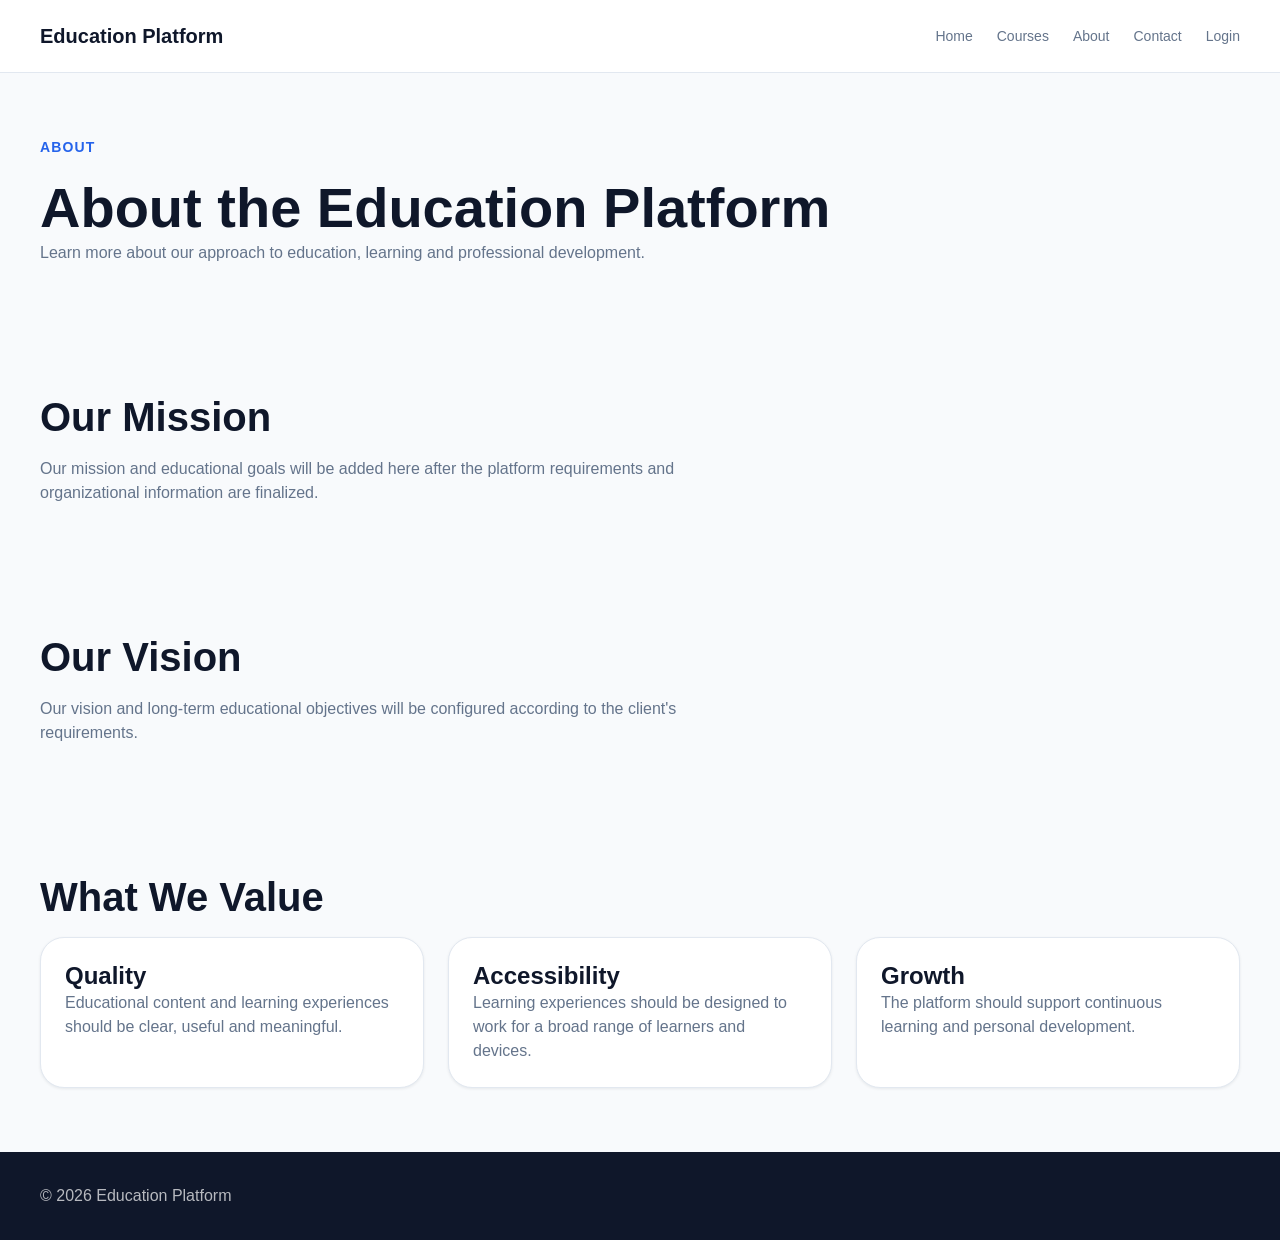
==== about.html @ 7119e639 "feat: add about contact and curriculum components" ====
<!DOCTYPE html>
<html lang="en">
<head>
    <meta charset="UTF-8">

    <meta
        name="viewport"
        content="width=device-width, initial-scale=1.0"
    >

    <meta
        name="description"
        content="Learn more about the education platform."
    >

    <meta
        name="robots"
        content="index,follow"
    >

    <link
        rel="canonical"
        href="about.html"
    >

    <title>About | Education Platform</title>

    <link rel="stylesheet" href="css/variables.css">
    <link rel="stylesheet" href="css/reset.css">
    <link rel="stylesheet" href="css/base.css">
    <link rel="stylesheet" href="css/components.css">
    <link rel="stylesheet" href="css/layouts.css">
    <link rel="stylesheet" href="css/responsive.css">
    <link rel="stylesheet" href="css/animations.css">
</head>

<body>

    <div id="site-navbar"></div>

    <main>

        <!-- Page introduction -->
        <section class="content-section">
            <div class="container">

                <p class="eyebrow">
                    About
                </p>

                <h1>
                    About the Education Platform
                </h1>

                <p>
                    Learn more about our approach to education,
                    learning and professional development.
                </p>

            </div>
        </section>

        <!-- Mission -->
        <section class="content-section">
            <div class="container">

                <div class="content-width content-width--medium">

                    <h2>
                        Our Mission
                    </h2>

                    <p>
                        Our mission and educational goals will be
                        added here after the platform requirements
                        and organizational information are finalized.
                    </p>

                </div>

            </div>
        </section>

        <!-- Vision -->
        <section class="content-section">
            <div class="container">

                <div class="content-width content-width--medium">

                    <h2>
                        Our Vision
                    </h2>

                    <p>
                        Our vision and long-term educational
                        objectives will be configured according
                        to the client's requirements.
                    </p>

                </div>

            </div>
        </section>

        <!-- Platform values -->
        <section class="content-section">
            <div class="container">

                <h2>
                    What We Value
                </h2>

                <div class="grid grid--3">

                    <article class="card">

                        <h3>
                            Quality
                        </h3>

                        <p>
                            Educational content and learning
                            experiences should be clear,
                            useful and meaningful.
                        </p>

                    </article>

                    <article class="card">

                        <h3>
                            Accessibility
                        </h3>

                        <p>
                            Learning experiences should be
                            designed to work for a broad range
                            of learners and devices.
                        </p>

                    </article>

                    <article class="card">

                        <h3>
                            Growth
                        </h3>

                        <p>
                            The platform should support continuous
                            learning and personal development.
                        </p>

                    </article>

                </div>

            </div>
        </section>

    </main>

    <div id="site-footer"></div>

    <script src="js/components/navbar.js" defer></script>
    <script src="js/components/footer.js" defer></script>

</body>
</html>
---- css/variables.css ----
:root {
    /* =========================================
       Color System
       ========================================= */

    --color-primary: #2563eb;
    --color-primary-hover: #1d4ed8;

    --color-secondary: #7c3aed;
    --color-secondary-hover: #6d28d9;

    --color-accent: #16a34a;

    --color-background: #f8fafc;
    --color-surface: #ffffff;

    --color-text: #0f172a;
    --color-text-light: #ffffff;

    --color-muted: #64748b;
    --color-border: #e2e8f0;

    --color-success: #16a34a;
    --color-warning: #d97706;
    --color-error: #dc2626;


    /* =========================================
       Gradient System
       ========================================= */

    --gradient-hero:
        linear-gradient(
            135deg,
            #2563eb 0%,
            #7c3aed 50%,
            #ec4899 100%
        );

    --gradient-button:
        linear-gradient(
            135deg,
            #2563eb,
            #7c3aed
        );


    /* =========================================
       Typography
       ========================================= */

    --font-heading:
        "Poppins",
        "Segoe UI",
        Arial,
        sans-serif;

    --font-body:
        "Inter",
        "Segoe UI",
        Arial,
        sans-serif;

    --font-size-xs: 0.75rem;
    --font-size-sm: 0.875rem;
    --font-size-md: 1rem;
    --font-size-lg: 1.125rem;
    --font-size-xl: 1.25rem;
    --font-size-2xl: 1.5rem;
    --font-size-3xl: 2rem;
    --font-size-4xl: 2.5rem;
    --font-size-5xl: 3.5rem;

    --font-weight-regular: 400;
    --font-weight-medium: 500;
    --font-weight-semibold: 600;
    --font-weight-bold: 700;

    --line-height-tight: 1.2;
    --line-height-normal: 1.5;
    --line-height-relaxed: 1.75;


    /* =========================================
       Layout
       ========================================= */

    --container-width: 1200px;

    --space-1: 0.25rem;
    --space-2: 0.5rem;
    --space-3: 0.75rem;
    --space-4: 1rem;
    --space-5: 1.25rem;
    --space-6: 1.5rem;
    --space-8: 2rem;
    --space-10: 2.5rem;
    --space-12: 3rem;
    --space-16: 4rem;
    --space-20: 5rem;


    /* =========================================
       Border Radius
       ========================================= */

    --radius-sm: 8px;
    --radius-md: 14px;
    --radius-lg: 24px;
    --radius-xl: 32px;
    --radius-full: 9999px;


    /* =========================================
       Shadows
       ========================================= */

    --shadow-sm:
        0 1px 3px rgba(15, 23, 42, 0.08);

    --shadow-md:
        0 8px 24px rgba(15, 23, 42, 0.10);

    --shadow-lg:
        0 20px 50px rgba(15, 23, 42, 0.14);


    /* =========================================
       Motion
       ========================================= */

    --transition-fast: 150ms ease;
    --transition-normal: 250ms ease;
    --transition-slow: 400ms ease;


    /* =========================================
       Z-Index
       ========================================= */

    --z-header: 100;
    --z-dropdown: 200;
    --z-modal: 500;
    --z-toast: 600;
}
---- css/base.css ----
/* =========================================
   Base Styles
   ========================================= */

html {
    font-size: 16px;
}

body {
    background: var(--color-background);
    color: var(--color-text);
    font-family: var(--font-body);
    font-size: var(--font-size-md);
    font-weight: var(--font-weight-regular);
    line-height: var(--line-height-normal);
    text-rendering: optimizeLegibility;
    -webkit-font-smoothing: antialiased;
}

h1,
h2,
h3,
h4,
h5,
h6 {
    color: var(--color-text);
    font-family: var(--font-heading);
    font-weight: var(--font-weight-bold);
    line-height: var(--line-height-tight);
}

h1 {
    font-size: clamp(
        2.25rem,
        5vw,
        var(--font-size-5xl)
    );
}

h2 {
    font-size: clamp(
        1.75rem,
        4vw,
        var(--font-size-4xl)
    );
}

h3 {
    font-size: var(--font-size-2xl);
}

h4 {
    font-size: var(--font-size-xl);
}

p {
    color: var(--color-muted);
}

a {
    transition:
        color var(--transition-fast),
        opacity var(--transition-fast);
}

a:hover {
    color: var(--color-primary);
}

:focus-visible {
    outline: 3px solid var(--color-primary);
    outline-offset: 3px;
}

button,
a,
input,
textarea,
select {
    border-radius: var(--radius-sm);
}

.container {
    width: min(
        calc(100% - 2rem),
        var(--container-width)
    );

    margin-inline: auto;
}

.eyebrow {
    margin-bottom: var(--space-4);

    color: var(--color-primary);

    font-size: var(--font-size-sm);
    font-weight: var(--font-weight-semibold);

    letter-spacing: 0.08em;
    text-transform: uppercase;
}

.content-section {
    padding-block: var(--space-16);
}

.content-section h2 {
    margin-bottom: var(--space-4);
}

.content-section p {
    max-width: 720px;
}

/* =========================================
   Reduced Motion
   ========================================= */

@media (prefers-reduced-motion: reduce) {
    html {
        scroll-behavior: auto;
    }

    *,
    *::before,
    *::after {
        animation-duration: 0.01ms !important;
        animation-iteration-count: 1 !important;
        transition-duration: 0.01ms !important;
        scroll-behavior: auto !important;
    }
}
---- css/components.css ----
/* =========================================
   Buttons
   ========================================= */

.button {
    display: inline-flex;
    align-items: center;
    justify-content: center;

    min-height: 44px;

    padding:
        var(--space-3)
        var(--space-6);

    border: 1px solid transparent;
    border-radius: var(--radius-md);

    font-size: var(--font-size-md);
    font-weight: var(--font-weight-semibold);

    text-align: center;

    transition:
        transform var(--transition-fast),
        background var(--transition-normal),
        border-color var(--transition-normal),
        color var(--transition-normal),
        box-shadow var(--transition-normal);
}

.button:hover {
    transform: translateY(-1px);
}

.button:active {
    transform: translateY(0);
}

.button--primary {
    background: var(--gradient-button);
    color: var(--color-text-light);

    box-shadow: var(--shadow-sm);
}

.button--primary:hover {
    box-shadow: var(--shadow-md);
}

.button--secondary {
    background: var(--color-surface);
    border-color: var(--color-border);
    color: var(--color-text);
}

.button--secondary:hover {
    border-color: var(--color-primary);
    color: var(--color-primary);
}


/* =========================================
   Site Header
   ========================================= */

.site-header {
    position: sticky;
    top: 0;
    z-index: var(--z-header);

    background: rgb(255 255 255 / 92%);
    border-bottom: 1px solid var(--color-border);

    backdrop-filter: blur(12px);
}

.site-navigation {
    display: flex;
    align-items: center;
    justify-content: space-between;

    min-height: 72px;

    gap: var(--space-6);
}

.site-logo {
    flex-shrink: 0;

    color: var(--color-text);

    font-family: var(--font-heading);
    font-size: var(--font-size-xl);
    font-weight: var(--font-weight-bold);
}

.site-logo:hover {
    color: var(--color-primary);
}

.site-navigation__links {
    display: flex;
    align-items: center;

    gap: var(--space-6);
}

.site-navigation__links a {
    color: var(--color-muted);
    font-size: var(--font-size-sm);
    font-weight: var(--font-weight-medium);
}

.site-navigation__links a:hover,
.site-navigation__links a:focus-visible {
    color: var(--color-primary);
}


/* =========================================
   Hero
   ========================================= */

.hero-section {
    position: relative;

    overflow: hidden;

    padding-block:
        clamp(
            5rem,
            12vw,
            9rem
        );

    background: var(--gradient-hero);

    color: var(--color-text-light);
}

.hero-section::before {
    content: "";

    position: absolute;
    inset: 0;

    background:
        radial-gradient(
            circle at top right,
            rgb(255 255 255 / 18%),
            transparent 35%
        );
    
    pointer-events: none;
}

.hero-section .container {
    position: relative;
    z-index: 1;
}

.hero-section .eyebrow {
    color: rgb(255 255 255 / 85%);
}

.hero-section h1 {
    max-width: 850px;

    margin-bottom: var(--space-6);

    color: var(--color-text-light);
}

.hero-description {
    max-width: 680px;

    margin-bottom: var(--space-8);

    color: rgb(255 255 255 / 82%);

    font-size: var(--font-size-lg);
    line-height: var(--line-height-relaxed);
}

.hero-actions {
    display: flex;
    flex-wrap: wrap;

    gap: var(--space-4);
}

.hero-actions .button--secondary {
    background: rgb(255 255 255 / 12%);
    border-color: rgb(255 255 255 / 35%);
    color: var(--color-text-light);
}

.hero-actions .button--secondary:hover {
    background: rgb(255 255 255 / 20%);
    border-color: rgb(255 255 255 / 60%);
    color: var(--color-text-light);
}


/* =========================================
   Cards
   ========================================= */

.card {
    padding: var(--space-6);

    background: var(--color-surface);
    border: 1px solid var(--color-border);
    border-radius: var(--radius-lg);

    box-shadow: var(--shadow-sm);

    transition:
        transform var(--transition-normal),
        box-shadow var(--transition-normal);
}

.card:hover {
    transform: translateY(-3px);
    box-shadow: var(--shadow-md);
}

.card__title {
    margin-bottom: var(--space-3);

    font-size: var(--font-size-xl);
}

.card__description {
    margin-bottom: var(--space-4);
}


/* =========================================
   Forms
   ========================================= */

.form-group {
    display: flex;
    flex-direction: column;

    gap: var(--space-2);
}

.form-group + .form-group {
    margin-top: var(--space-4);
}

.form-label {
    color: var(--color-text);

    font-size: var(--font-size-sm);
    font-weight: var(--font-weight-semibold);
}

.form-input,
.form-textarea,
.form-select {
    width: 100%;

    padding:
        var(--space-3)
        var(--space-4);

    background: var(--color-surface);

    border: 1px solid var(--color-border);
    border-radius: var(--radius-md);

    color: var(--color-text);

    transition:
        border-color var(--transition-fast),
        box-shadow var(--transition-fast);
}

.form-input::placeholder,
.form-textarea::placeholder {
    color: var(--color-muted);
}

.form-input:focus,
.form-textarea:focus,
.form-select:focus {
    border-color: var(--color-primary);

    box-shadow:
        0 0 0 3px
        rgb(37 99 235 / 12%);

    outline: none;
}

.form-textarea {
    min-height: 140px;
}


/* =========================================
   Status Messages
   ========================================= */

.alert {
    padding: var(--space-4);

    border: 1px solid transparent;
    border-radius: var(--radius-md);
}

.alert--success {
    background: rgb(22 163 74 / 10%);
    border-color: rgb(22 163 74 / 25%);
    color: var(--color-success);
}

.alert--warning {
    background: rgb(217 119 6 / 10%);
    border-color: rgb(217 119 6 / 25%);
    color: var(--color-warning);
}

.alert--error {
    background: rgb(220 38 38 / 10%);
    border-color: rgb(220 38 38 / 25%);
    color: var(--color-error);
}


/* =========================================
   Loading / Empty / Error States
   ========================================= */

.state {
    padding: var(--space-10);

    border: 1px dashed var(--color-border);
    border-radius: var(--radius-lg);

    text-align: center;
}

.state__title {
    margin-bottom: var(--space-2);
}

.state__message {
    color: var(--color-muted);
}


/* =========================================
   Visually Hidden
   ========================================= */

.visually-hidden {
    position: absolute !important;

    width: 1px !important;
    height: 1px !important;

    padding: 0 !important;
    margin: -1px !important;

    overflow: hidden !important;

    clip: rect(0, 0, 0, 0) !important;

    white-space: nowrap !important;

    border: 0 !important;
}
/* =========================================
   Mobile Menu Toggle
   ========================================= */

.menu-toggle {
    display: none;

    width: 44px;
    height: 44px;

    padding: var(--space-2);

    background: transparent;
    border: 1px solid var(--color-border);
    border-radius: var(--radius-md);

    align-items: center;
    justify-content: center;
    flex-direction: column;

    gap: 5px;

    color: var(--color-text);
}

.menu-toggle:hover {
    border-color: var(--color-primary);
}

.menu-toggle__line {
    display: block;

    width: 20px;
    height: 2px;

    background: currentColor;

    border-radius: var(--radius-full);

    transition:
        transform var(--transition-normal),
        opacity var(--transition-normal);
}


/* =========================================
   Open Menu State
   ========================================= */

.menu-toggle.is-open .menu-toggle__line:nth-child(1) {
    transform: translateY(7px) rotate(45deg);
}

.menu-toggle.is-open .menu-toggle__line:nth-child(2) {
    opacity: 0;
}

.menu-toggle.is-open .menu-toggle__line:nth-child(3) {
    transform: translateY(-7px) rotate(-45deg);
}
---- css/layouts.css ----
/* =========================================
   Layout Utilities
   ========================================= */

.page-section {
    padding-block: var(--space-16);
}

.page-section--large {
    padding-block: var(--space-20);
}


/* =========================================
   Grid
   ========================================= */

.grid {
    display: grid;
    gap: var(--space-6);
}

.grid--2 {
    grid-template-columns: repeat(2, minmax(0, 1fr));
}

.grid--3 {
    grid-template-columns: repeat(3, minmax(0, 1fr));
}

.grid--4 {
    grid-template-columns: repeat(4, minmax(0, 1fr));
}


/* =========================================
   Flex Utilities
   ========================================= */

.flex {
    display: flex;
}

.flex--column {
    flex-direction: column;
}

.flex--center {
    align-items: center;
    justify-content: center;
}

.flex--between {
    align-items: center;
    justify-content: space-between;
}

.flex--wrap {
    flex-wrap: wrap;
}


/* =========================================
   Stack
   ========================================= */

.stack {
    display: flex;
    flex-direction: column;
}

.stack--sm {
    gap: var(--space-3);
}

.stack--md {
    gap: var(--space-6);
}

.stack--lg {
    gap: var(--space-10);
}


/* =========================================
   Course Grid
   ========================================= */

.course-grid {
    display: grid;

    grid-template-columns:
        repeat(
            3,
            minmax(0, 1fr)
        );

    gap: var(--space-6);
}


/* =========================================
   Content Widths
   ========================================= */

.content-narrow {
    max-width: 720px;
}

.content-medium {
    max-width: 900px;
}

.content-wide {
    max-width: 1100px;
}


/* =========================================
   Centered Content
   ========================================= */

.center-content {
    margin-inline: auto;
    text-align: center;
}


/* =========================================
   Footer
   ========================================= */

.site-footer {
    padding-block: var(--space-8);

    background: var(--color-text);

    color: var(--color-text-light);
}

.site-footer p {
    color: rgb(255 255 255 / 70%);
}
---- css/responsive.css ----
/* =========================================
   Tablet
   ========================================= */

@media (max-width: 900px) {

    .site-navigation {
        flex-wrap: wrap;

        padding-block: var(--space-4);
    }

    .site-navigation__links {
        width: 100%;

        justify-content: center;

        gap: var(--space-4);
    }

    .grid--4 {
        grid-template-columns: repeat(2, minmax(0, 1fr));
    }

    .grid--3,
    .course-grid {
        grid-template-columns: repeat(2, minmax(0, 1fr));
    }
}


/* =========================================
   Mobile
   ========================================= */

@media (max-width: 640px) {

    .container {
        width: min(
            calc(100% - 1.5rem),
            var(--container-width)
        );
    }

    .site-navigation {
        position: relative;

        min-height: 64px;

        flex-wrap: wrap;
        align-items: center;

        padding-block: var(--space-3);
    }

    .site-logo {
        font-size: var(--font-size-lg);
    }

    .menu-toggle {
        display: flex;
    }

    .site-navigation__links {
        display: none;

        width: 100%;

        flex-direction: column;
        align-items: stretch;

        gap: 0;

        padding-top: var(--space-3);
    }

    .site-navigation__links.is-open {
        display: flex;
    }

    .site-navigation__links a {
        width: 100%;

        padding:
            var(--space-3)
            var(--space-2);

        border-top: 1px solid var(--color-border);

        color: var(--color-text);

        font-size: var(--font-size-md);
    }

    .site-navigation__links a:hover,
    .site-navigation__links a:focus-visible {
        background: var(--color-background);
        color: var(--color-primary);
    }

    .hero-section {
        padding-block: var(--space-16);
    }

    .hero-actions {
        flex-direction: column;
        align-items: stretch;
    }

    .hero-actions .button {
        width: 100%;
    }

    .grid--2,
    .grid--3,
    .grid--4,
    .course-grid {
        grid-template-columns: 1fr;
    }

    .content-section,
    .page-section {
        padding-block: var(--space-12);
    }
}
---- css/animations.css ----
/* =========================================
   Animation Foundation
   ========================================= */

@keyframes fade-in {
    from {
        opacity: 0;
    }

    to {
        opacity: 1;
    }
}

@keyframes fade-up {
    from {
        opacity: 0;
        transform: translateY(12px);
    }

    to {
        opacity: 1;
        transform: translateY(0);
    }
}

.animate-fade-in {
    animation:
        fade-in
        var(--transition-slow)
        both;
}

.animate-fade-up {
    animation:
        fade-up
        var(--transition-slow)
        both;
}


/* =========================================
   Reduced Motion
   ========================================= */

@media (prefers-reduced-motion: reduce) {

    .animate-fade-in,
    .animate-fade-up {
        animation: none;
    }
}
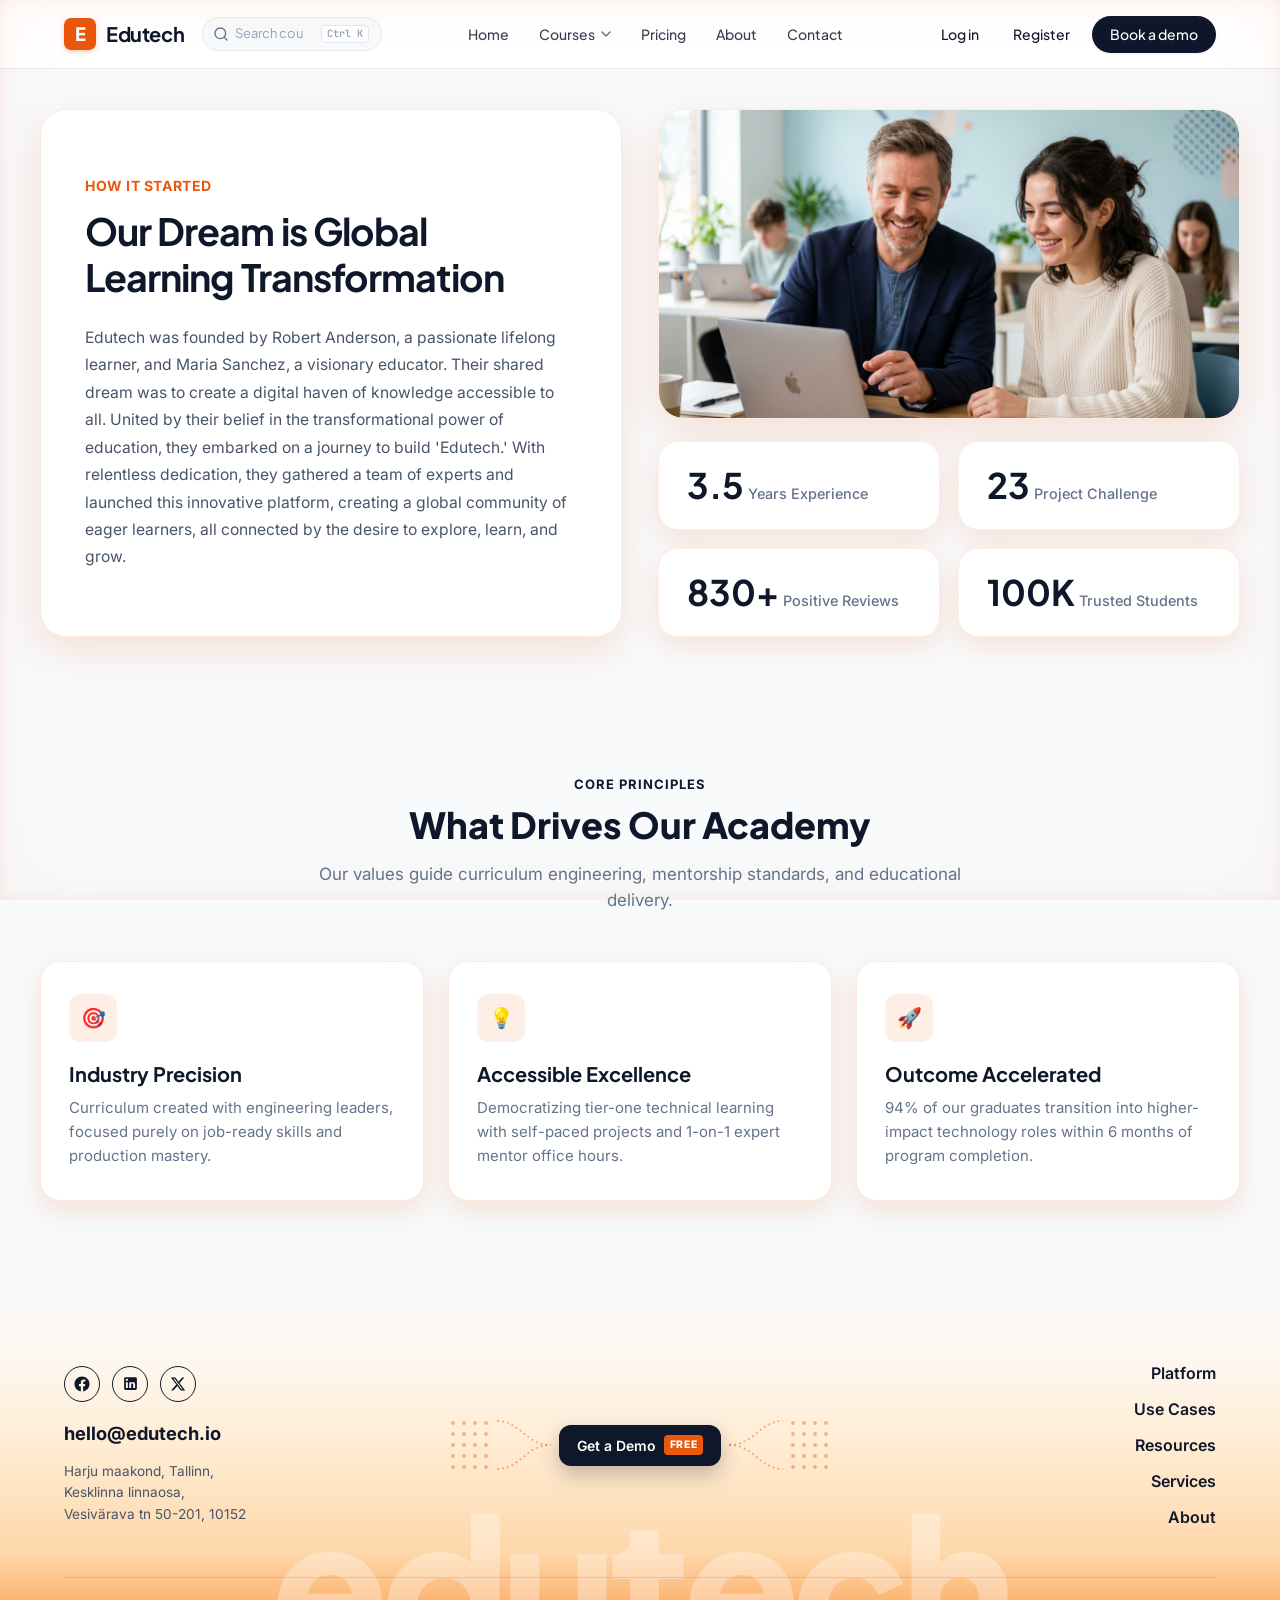
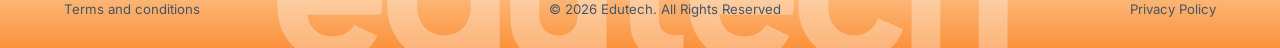
==== commit d8edccea: "feat(ui): implement platform redesign and dynamic data services Add dynamic data services, content J" ====
--- a/about.html
+++ b/about.html
@@ -2,28 +2,11 @@
 <html lang="en">
 <head>
     <meta charset="UTF-8">
-
-    <meta
-        name="viewport"
-        content="width=device-width, initial-scale=1.0"
-    >
-
-    <meta
-        name="description"
-        content="Learn more about the education platform."
-    >
-
-    <meta
-        name="robots"
-        content="index,follow"
-    >
-
-    <link
-        rel="canonical"
-        href="about.html"
-    >
-
-    <title>About | Education Platform</title>
+    <meta name="viewport" content="width=device-width, initial-scale=1.0">
+    <meta name="description" content="Discover how Edutech was founded and our mission for global learning transformation.">
+    <meta name="robots" content="index,follow">
+    <link rel="canonical" href="about.html">
+    <title>About Us | Edutech</title>
 
     <link rel="stylesheet" href="css/variables.css">
     <link rel="stylesheet" href="css/reset.css">
@@ -39,131 +22,109 @@
     <div id="site-navbar"></div>
 
     <main>
+        <!-- Showcase Section (Designed exactly according to Image 1) -->
+        <section class="about-showcase-section">
+            <div class="container">
+                <div class="about-showcase-grid">
 
-        <!-- Page introduction -->
-        <section class="content-section">
-            <div class="container">
+                    <!-- Left Card: Story & Founders -->
+                    <article class="about-story-card">
+                        <span class="about-eyebrow">How It Started</span>
+                        <h1 class="about-heading">Our Dream is Global Learning Transformation</h1>
+                        <p class="about-paragraph">
+                            Edutech was founded by Robert Anderson, a passionate lifelong learner, and Maria Sanchez, a visionary educator. Their shared dream was to create a digital haven of knowledge accessible to all. United by their belief in the transformational power of education, they embarked on a journey to build 'Edutech.' With relentless dedication, they gathered a team of experts and launched this innovative platform, creating a global community of eager learners, all connected by the desire to explore, learn, and grow.
+                        </p>
+                    </article>
 
-                <p class="eyebrow">
-                    About
-                </p>
+                    <!-- Right Column: Visual Photo + 2x2 Stats Grid -->
+                    <div class="about-visual-column">
+                        <!-- Top Image Card -->
+                        <div class="about-image-card">
+                            <img 
+                                src="assets/images/about-team.jpg" 
+                                alt="Edutech Co-founders Robert Anderson and Maria Sanchez collaborating"
+                                class="about-image"
+                                loading="eager"
+                            >
+                        </div>
 
-                <h1>
-                    About the Education Platform
-                </h1>
+                        <!-- 2x2 Stats Grid -->
+                        <div class="about-stats-grid">
+                            <div class="about-stat-card">
+                                <span class="about-stat-number">3.5</span>
+                                <span class="about-stat-label">Years Experience</span>
+                            </div>
 
-                <p>
-                    Learn more about our approach to education,
-                    learning and professional development.
-                </p>
+                            <div class="about-stat-card">
+                                <span class="about-stat-number">23</span>
+                                <span class="about-stat-label">Project Challenge</span>
+                            </div>
 
+                            <div class="about-stat-card">
+                                <span class="about-stat-number">830+</span>
+                                <span class="about-stat-label">Positive Reviews</span>
+                            </div>
+
+                            <div class="about-stat-card">
+                                <span class="about-stat-number">100K</span>
+                                <span class="about-stat-label">Trusted Students</span>
+                            </div>
+                        </div>
+                    </div>
+
+                </div>
             </div>
         </section>
 
-        <!-- Mission -->
-        <section class="content-section">
+        <!-- Platform Values -->
+        <section class="content-section" style="background-color: #f8fafc; padding: 70px 0;">
             <div class="container">
-
-                <div class="content-width content-width--medium">
-
-                    <h2>
-                        Our Mission
-                    </h2>
-
-                    <p>
-                        Our mission and educational goals will be
-                        added here after the platform requirements
-                        and organizational information are finalized.
-                    </p>
-
+                <div style="text-align: center; max-width: 680px; margin: 0 auto 48px;">
+                    <span class="eyebrow" style="color: var(--color-primary-600); font-weight: 700; text-transform: uppercase; letter-spacing: 0.08em; font-size: 0.8125rem;">Core Principles</span>
+                    <h2 style="font-size: 2.25rem; font-weight: 800; color: #0f172a; margin-top: 8px;">What Drives Our Academy</h2>
+                    <p style="color: #64748b; font-size: 1.0625rem; margin-top: 10px;">Our values guide curriculum engineering, mentorship standards, and educational delivery.</p>
                 </div>
 
+                <div class="grid grid--3">
+                    <article class="stat-card" style="text-align: left; padding: 32px 28px;">
+                        <div style="width: 48px; height: 48px; border-radius: 12px; background: rgba(234, 88, 12, 0.1); display: flex; align-items: center; justify-content: center; color: #ea580c; margin-bottom: 20px; font-size: 1.25rem;">
+                            🎯
+                        </div>
+                        <h3 style="font-size: 1.25rem; font-weight: 700; color: #0f172a; margin-bottom: 10px;">Industry Precision</h3>
+                        <p style="color: #64748b; font-size: 0.9375rem; line-height: 1.6;">
+                            Curriculum created with engineering leaders, focused purely on job-ready skills and production mastery.
+                        </p>
+                    </article>
+
+                    <article class="stat-card" style="text-align: left; padding: 32px 28px;">
+                        <div style="width: 48px; height: 48px; border-radius: 12px; background: rgba(234, 88, 12, 0.1); display: flex; align-items: center; justify-content: center; color: #ea580c; margin-bottom: 20px; font-size: 1.25rem;">
+                            💡
+                        </div>
+                        <h3 style="font-size: 1.25rem; font-weight: 700; color: #0f172a; margin-bottom: 10px;">Accessible Excellence</h3>
+                        <p style="color: #64748b; font-size: 0.9375rem; line-height: 1.6;">
+                            Democratizing tier-one technical learning with self-paced projects and 1-on-1 expert mentor office hours.
+                        </p>
+                    </article>
+
+                    <article class="stat-card" style="text-align: left; padding: 32px 28px;">
+                        <div style="width: 48px; height: 48px; border-radius: 12px; background: rgba(234, 88, 12, 0.1); display: flex; align-items: center; justify-content: center; color: #ea580c; margin-bottom: 20px; font-size: 1.25rem;">
+                            🚀
+                        </div>
+                        <h3 style="font-size: 1.25rem; font-weight: 700; color: #0f172a; margin-bottom: 10px;">Outcome Accelerated</h3>
+                        <p style="color: #64748b; font-size: 0.9375rem; line-height: 1.6;">
+                            94% of our graduates transition into higher-impact technology roles within 6 months of program completion.
+                        </p>
+                    </article>
+                </div>
             </div>
         </section>
-
-        <!-- Vision -->
-        <section class="content-section">
-            <div class="container">
-
-                <div class="content-width content-width--medium">
-
-                    <h2>
-                        Our Vision
-                    </h2>
-
-                    <p>
-                        Our vision and long-term educational
-                        objectives will be configured according
-                        to the client's requirements.
-                    </p>
-
-                </div>
-
-            </div>
-        </section>
-
-        <!-- Platform values -->
-        <section class="content-section">
-            <div class="container">
-
-                <h2>
-                    What We Value
-                </h2>
-
-                <div class="grid grid--3">
-
-                    <article class="card">
-
-                        <h3>
-                            Quality
-                        </h3>
-
-                        <p>
-                            Educational content and learning
-                            experiences should be clear,
-                            useful and meaningful.
-                        </p>
-
-                    </article>
-
-                    <article class="card">
-
-                        <h3>
-                            Accessibility
-                        </h3>
-
-                        <p>
-                            Learning experiences should be
-                            designed to work for a broad range
-                            of learners and devices.
-                        </p>
-
-                    </article>
-
-                    <article class="card">
-
-                        <h3>
-                            Growth
-                        </h3>
-
-                        <p>
-                            The platform should support continuous
-                            learning and personal development.
-                        </p>
-
-                    </article>
-
-                </div>
-
-            </div>
-        </section>
-
     </main>
 
     <div id="site-footer"></div>
 
     <script src="js/components/navbar.js" defer></script>
     <script src="js/components/footer.js" defer></script>
+    <script src="js/components/chatbot.js" defer></script>
 
 </body>
 </html>
--- a/css/variables.css
+++ b/css/variables.css
@@ -1,4 +1,22 @@
+@import url("https://fonts.googleapis.com/css2?family=Inter:wght@400;500;600;700&family=JetBrains+Mono:wght@500;600&family=Plus+Jakarta+Sans:wght@500;600;700;800&family=Poppins:wght@600;700&display=swap");
+
 :root {
+    /* =========================================
+       Navbar & Header Tokens
+       ========================================= */
+
+    --color-nav-bg: #ffffff;
+    --color-nav-text: #374151;
+    --color-nav-text-hover: #111827;
+    --color-nav-active-pill: #fbf5ee;
+    --color-nav-active-text: #111827;
+    --color-nav-badge-orange: #ea580c;
+    --color-nav-badge-green: #16a34a;
+    --color-nav-badge-blue: #2563eb;
+    --color-nav-badge-purple: #7c3aed;
+    --color-nav-badge-teal: #0d9488;
+    --font-mono: "JetBrains Mono", ui-monospace, SFMono-Regular, Menlo, Monaco, Consolas, "Liberation Mono", monospace;
+
     /* =========================================
        Color System
        ========================================= */
@@ -30,19 +48,15 @@
        ========================================= */
 
     --gradient-hero:
-        linear-gradient(
-            135deg,
+        linear-gradient(135deg,
             #2563eb 0%,
             #7c3aed 50%,
-            #ec4899 100%
-        );
+            #ec4899 100%);
 
     --gradient-button:
-        linear-gradient(
-            135deg,
+        linear-gradient(135deg,
             #2563eb,
-            #7c3aed
-        );
+            #7c3aed);
 
 
     /* =========================================
@@ -50,6 +64,7 @@
        ========================================= */
 
     --font-heading:
+        "Plus Jakarta Sans",
         "Poppins",
         "Segoe UI",
         Arial,
--- a/css/components.css
+++ b/css/components.css
@@ -10,8 +10,7 @@
     min-height: 44px;
 
     padding:
-        var(--space-3)
-        var(--space-6);
+        var(--space-3) var(--space-6);
 
     border: 1px solid transparent;
     border-radius: var(--radius-md);
@@ -61,7 +60,7 @@
 
 
 /* =========================================
-   Site Header
+   Site Header & Modern Navigation
    ========================================= */
 
 .site-header {
@@ -69,137 +68,1169 @@
     top: 0;
     z-index: var(--z-header);
 
-    background: rgb(255 255 255 / 92%);
+    background: rgba(255, 255, 255, 0.96);
     border-bottom: 1px solid var(--color-border);
 
-    backdrop-filter: blur(12px);
-}
-
-.site-navigation {
+    backdrop-filter: blur(16px);
+    -webkit-backdrop-filter: blur(16px);
+    transition: box-shadow var(--transition-fast), background-color var(--transition-fast);
+}
+
+.site-header.is-scrolled {
+    box-shadow: 0 4px 20px -2px rgba(15, 23, 42, 0.06);
+}
+
+.site-header__container {
     display: flex;
     align-items: center;
     justify-content: space-between;
-
-    min-height: 72px;
-
-    gap: var(--space-6);
-}
-
+    gap: var(--space-4);
+
+    min-height: 68px;
+    padding-inline: var(--space-6);
+    max-width: var(--container-width);
+    margin-inline: auto;
+    position: relative;
+}
+
+.site-header__left {
+    display: flex;
+    align-items: center;
+    gap: 18px;
+    flex-shrink: 0;
+}
+
+.site-header__right {
+    display: flex;
+    align-items: center;
+    gap: 12px;
+    flex-shrink: 0;
+}
+
+/* --- Brand Logo --- */
 .site-logo {
+    display: inline-flex;
+    align-items: center;
+    gap: 10px;
+    text-decoration: none;
     flex-shrink: 0;
-
+    user-select: none;
+    font-family: var(--font-heading);
+}
+
+.site-logo__badge {
+    display: inline-flex;
+    align-items: center;
+    justify-content: center;
+    width: 32px;
+    height: 32px;
+    background: var(--color-nav-badge-orange, #ea580c);
+    color: #ffffff;
+    font-family: var(--font-heading);
+    font-weight: 800;
+    font-size: 1.15rem;
+    line-height: 1;
+    border-radius: 7px;
+    box-shadow: 0 2px 5px rgba(234, 88, 12, 0.28);
+    transition: transform var(--transition-fast);
+}
+
+.site-logo:hover .site-logo__badge {
+    transform: scale(1.05);
+}
+
+.site-logo__text {
+    font-family: var(--font-heading);
+    font-size: 1.25rem;
+    font-weight: 700;
+    letter-spacing: -0.02em;
     color: var(--color-text);
-
-    font-family: var(--font-heading);
-    font-size: var(--font-size-xl);
-    font-weight: var(--font-weight-bold);
-}
-
-.site-logo:hover {
+    transition: color var(--transition-fast);
+}
+
+.site-logo:hover .site-logo__text {
     color: var(--color-primary);
 }
 
-.site-navigation__links {
-    display: flex;
-    align-items: center;
-
-    gap: var(--space-6);
-}
-
-.site-navigation__links a {
-    color: var(--color-muted);
-    font-size: var(--font-size-sm);
-    font-weight: var(--font-weight-medium);
-}
-
-.site-navigation__links a:hover,
-.site-navigation__links a:focus-visible {
+/* --- Navigation Search Bar --- */
+.nav-search {
+    position: relative;
+    display: flex;
+    align-items: center;
+    background: #f8fafc;
+    border: 1px solid var(--color-border);
+    border-radius: 9999px;
+    padding: 6px 12px 6px 10px;
+    width: 180px;
+    transition: border-color var(--transition-fast), background-color var(--transition-fast), box-shadow var(--transition-fast);
+    flex-shrink: 0;
+}
+
+.nav-search:focus-within {
+    background: #ffffff;
+    border-color: var(--color-primary);
+    box-shadow: 0 0 0 3px rgba(37, 99, 235, 0.12);
+}
+
+.nav-search__icon {
+    color: #64748b;
+    flex-shrink: 0;
+    pointer-events: none;
+    display: block;
+}
+
+.nav-search__input {
+    border: none;
+    background: transparent;
+    font-family: var(--font-heading);
+    font-size: 0.8125rem;
+    color: var(--color-text);
+    width: 100%;
+    outline: none;
+    padding-inline: 6px 4px;
+}
+
+.nav-search__input::placeholder {
+    color: #94a3b8;
+    font-weight: 400;
+    font-family: var(--font-heading);
+}
+
+.nav-search__shortcut {
+    font-family: var(--font-mono);
+    font-size: 0.625rem;
+    font-weight: 600;
+    color: #94a3b8;
+    background: #ffffff;
+    border: 1px solid #e2e8f0;
+    border-radius: 4px;
+    padding: 1px 5px;
+    flex-shrink: 0;
+    user-select: none;
+    line-height: 1.4;
+}
+
+/* Mobile Drawer Search Bar */
+.mobile-nav__search {
+    display: flex;
+    align-items: center;
+    background: #f8fafc;
+    border: 1px solid var(--color-border);
+    border-radius: 10px;
+    padding: 10px 14px;
+    margin-bottom: var(--space-4);
+    gap: 10px;
+}
+
+.mobile-nav__search:focus-within {
+    background: #ffffff;
+    border-color: var(--color-primary);
+    box-shadow: 0 0 0 3px rgba(37, 99, 235, 0.12);
+}
+
+.mobile-nav__search .nav-search__input {
+    font-size: 0.9375rem;
+    padding: 0;
+}
+
+/* --- Desktop Navigation --- */
+.nav-desktop {
+    display: flex;
+    align-items: center;
+}
+
+.nav-desktop__list {
+    display: flex;
+    align-items: center;
+    gap: 4px;
+    list-style: none;
+    margin: 0;
+    padding: 0;
+}
+
+.nav-item {
+    position: relative;
+}
+
+.nav-trigger,
+.nav-link {
+    display: inline-flex;
+    align-items: center;
+    gap: 6px;
+    padding: 7px 13px;
+    border: none;
+    background: transparent;
+    border-radius: 6px;
+    font-family: var(--font-heading);
+    font-size: 0.875rem;
+    font-weight: 500;
+    color: var(--color-nav-text);
+    text-decoration: none;
+    cursor: pointer;
+    transition: background-color var(--transition-fast), color var(--transition-fast);
+    white-space: nowrap;
+}
+
+.nav-trigger:hover,
+.nav-link:hover {
+    color: var(--color-nav-text-hover);
+    background-color: #f3f4f6;
+}
+
+/* Active tab style: exact light cream pill from screenshot */
+.nav-item.is-open>.nav-trigger,
+.nav-trigger[aria-expanded="true"] {
+    background-color: var(--color-nav-active-pill);
+    color: var(--color-nav-active-text);
+}
+
+.dropdown-chevron {
+    transition: transform var(--transition-fast);
+    color: #64748b;
+    pointer-events: none;
+    display: inline-block;
+}
+
+.nav-item.is-open .dropdown-chevron,
+.nav-trigger[aria-expanded="true"] .dropdown-chevron {
+    transform: rotate(180deg);
+    color: #0f172a;
+}
+
+/* --- Dropdown Menus --- */
+.dropdown-menu {
+    position: absolute;
+    top: calc(100% + 8px);
+    left: 0;
+    background: var(--color-surface);
+    border: 1px solid var(--color-border);
+    border-radius: 12px;
+    box-shadow:
+        0 20px 40px -12px rgba(15, 23, 42, 0.12),
+        0 1px 3px rgba(15, 23, 42, 0.04);
+    opacity: 0;
+    visibility: hidden;
+    transform: translateY(6px);
+    transition:
+        opacity 180ms cubic-bezier(0.16, 1, 0.3, 1),
+        transform 180ms cubic-bezier(0.16, 1, 0.3, 1),
+        visibility 180ms;
+    z-index: var(--z-dropdown);
+    pointer-events: none;
+}
+
+/* Hover bridge pseudo-element */
+.dropdown-menu::before {
+    content: "";
+    position: absolute;
+    top: -12px;
+    left: 0;
+    right: 0;
+    height: 12px;
+    background: transparent;
+}
+
+.nav-item.is-open>.dropdown-menu {
+    opacity: 1;
+    visibility: visible;
+    transform: translateY(0);
+    pointer-events: auto;
+}
+
+/* Sizes for different dropdowns */
+.dropdown-menu--mega {
+    width: 680px;
+    max-width: 90vw;
+}
+
+.dropdown-menu--solutions {
+    width: 600px;
+    max-width: 90vw;
+}
+
+.dropdown-menu--resources {
+    width: 560px;
+    max-width: 90vw;
+}
+
+.dropdown-mega-grid {
+    display: grid;
+    grid-template-columns: 1.15fr 0.85fr;
+    background: #ffffff;
+    border-radius: 12px;
+    overflow: hidden;
+}
+
+.dropdown-col {
+    padding: 22px 20px;
+}
+
+.dropdown-col--divider {
+    border-right: 1px solid #f1f5f9;
+}
+
+.dropdown-section-title {
+    font-family: var(--font-mono);
+    font-size: 0.6875rem;
+    font-weight: 600;
+    letter-spacing: 0.08em;
+    text-transform: uppercase;
+    color: #64748b;
+    margin-bottom: 12px;
+    padding-left: 6px;
+}
+
+.dropdown-items-list {
+    list-style: none;
+    margin: 0;
+    padding: 0;
+    display: flex;
+    flex-direction: column;
+    gap: 3px;
+}
+
+.dropdown-item {
+    display: flex;
+    align-items: flex-start;
+    gap: 12px;
+    padding: 8px 10px;
+    border-radius: 8px;
+    text-decoration: none;
+    transition: background-color var(--transition-fast);
+}
+
+.dropdown-item:hover,
+.dropdown-item:focus-visible {
+    background-color: #f8fafc;
+}
+
+.dropdown-item__icon {
+    flex-shrink: 0;
+    display: flex;
+    align-items: center;
+    justify-content: center;
+    margin-top: 1px;
+}
+
+.dropdown-item__icon--svg {
+    width: 22px;
+    height: 22px;
+    color: #0f172a;
+}
+
+.dropdown-item__icon--badge {
+    width: 26px;
+    height: 26px;
+    border-radius: 5px;
+    font-weight: 700;
+    font-size: 0.875rem;
+    color: #ffffff;
+    line-height: 1;
+    display: inline-flex;
+    align-items: center;
+    justify-content: center;
+}
+
+.dropdown-item__icon--orange {
+    background-color: var(--color-nav-badge-orange);
+}
+
+.dropdown-item__icon--green {
+    background-color: var(--color-nav-badge-green);
+}
+
+.dropdown-item__icon--blue {
+    background-color: var(--color-nav-badge-blue);
+}
+
+.dropdown-item__icon--purple {
+    background-color: var(--color-nav-badge-purple);
+}
+
+.dropdown-item__icon--teal {
+    background-color: var(--color-nav-badge-teal);
+}
+
+.dropdown-item__content {
+    display: flex;
+    flex-direction: column;
+}
+
+.dropdown-item__title {
+    font-family: var(--font-heading);
+    font-size: 0.875rem;
+    font-weight: 600;
+    color: #0f172a;
+    line-height: 1.25;
+    transition: color var(--transition-fast);
+}
+
+.dropdown-item:hover .dropdown-item__title {
     color: var(--color-primary);
 }
 
+.dropdown-item__desc {
+    font-size: 0.75rem;
+    line-height: 1.35;
+    color: #64748b;
+    margin-top: 2px;
+    font-weight: 400;
+}
+
+/* --- Right Navigation Actions --- */
+.nav-actions {
+    display: flex;
+    align-items: center;
+    gap: 10px;
+    flex-shrink: 0;
+}
+
+.nav-actions__link {
+    font-family: var(--font-heading);
+    font-size: 0.875rem;
+    font-weight: 500;
+    color: #0f172a;
+    text-decoration: none;
+    padding: 6px 12px;
+    border-radius: 6px;
+    transition: color var(--transition-fast), background-color var(--transition-fast);
+}
+
+.nav-actions__link:hover {
+    color: var(--color-primary);
+    background-color: #f3f4f6;
+}
+
+.nav-btn-demo {
+    font-family: var(--font-heading);
+    display: inline-flex;
+    align-items: center;
+    justify-content: center;
+    background-color: #0f172a;
+    color: #ffffff;
+    font-size: 0.875rem;
+    font-weight: 500;
+    padding: 8px 18px;
+    border-radius: 9999px;
+    text-decoration: none;
+    border: none;
+    cursor: pointer;
+    transition: background-color var(--transition-fast), transform var(--transition-fast), box-shadow var(--transition-fast);
+    box-shadow: 0 1px 2px rgba(15, 23, 42, 0.08);
+    white-space: nowrap;
+}
+
+.nav-btn-demo:hover {
+    background-color: #1e293b;
+    transform: translateY(-1px);
+    box-shadow: 0 4px 12px rgba(15, 23, 42, 0.16);
+    color: #ffffff;
+}
+
+/* --- Mobile Navigation Drawer & Backdrop --- */
+.mobile-nav-backdrop {
+    position: fixed;
+    inset: 0;
+    background: rgba(15, 23, 42, 0.4);
+    backdrop-filter: blur(4px);
+    opacity: 0;
+    visibility: hidden;
+    transition: opacity var(--transition-normal), visibility var(--transition-normal);
+    z-index: calc(var(--z-header) - 1);
+}
+
+.mobile-nav-backdrop.is-open {
+    opacity: 1;
+    visibility: visible;
+}
+
+.mobile-nav {
+    display: none;
+    position: fixed;
+    top: 68px;
+    left: 0;
+    right: 0;
+    bottom: 0;
+    background: #ffffff;
+    overflow-y: auto;
+    z-index: var(--z-header);
+    padding: var(--space-4) var(--space-6) var(--space-8);
+    transform: translateY(-8px);
+    opacity: 0;
+    visibility: hidden;
+    transition: opacity var(--transition-normal), transform var(--transition-normal), visibility var(--transition-normal);
+    border-bottom: 1px solid var(--color-border);
+}
+
+.mobile-nav.is-open {
+    display: block;
+    opacity: 1;
+    visibility: visible;
+    transform: translateY(0);
+}
+
+.mobile-nav__list {
+    list-style: none;
+    margin: 0;
+    padding: 0;
+    display: flex;
+    flex-direction: column;
+    gap: 4px;
+}
+
+.mobile-nav__accordion-btn {
+    width: 100%;
+    display: flex;
+    align-items: center;
+    justify-content: space-between;
+    padding: 12px 14px;
+    background: transparent;
+    border: none;
+    border-radius: 8px;
+    font-family: var(--font-heading);
+    font-size: 1rem;
+    font-weight: 600;
+    color: #0f172a;
+    cursor: pointer;
+    text-align: left;
+    transition: background-color var(--transition-fast);
+}
+
+.mobile-nav__accordion-btn:hover,
+.mobile-nav__accordion-btn.is-expanded {
+    background-color: var(--color-nav-active-pill);
+}
+
+.mobile-nav__accordion-chevron {
+    transition: transform var(--transition-fast);
+}
+
+.mobile-nav__accordion-btn.is-expanded .mobile-nav__accordion-chevron {
+    transform: rotate(180deg);
+}
+
+.mobile-nav__accordion-panel {
+    display: none;
+    padding: 8px 6px 14px 10px;
+}
+
+.mobile-nav__accordion-panel.is-open {
+    display: block;
+}
+
+.mobile-nav__link {
+    display: block;
+    padding: 12px 14px;
+    font-family: var(--font-heading);
+    font-size: 1rem;
+    font-weight: 600;
+    color: #0f172a;
+    text-decoration: none;
+    border-radius: 8px;
+    transition: background-color var(--transition-fast), color var(--transition-fast);
+}
+
+.mobile-nav__link:hover {
+    background-color: #f3f4f6;
+    color: var(--color-primary);
+}
+
+.mobile-nav__footer {
+    margin-top: var(--space-6);
+    padding-top: var(--space-6);
+    border-top: 1px solid var(--color-border);
+    display: flex;
+    flex-direction: column;
+    gap: 12px;
+}
+
+.mobile-nav__auth-row {
+    display: flex;
+    align-items: center;
+    gap: 12px;
+}
+
+.mobile-nav__auth-btn {
+    flex: 1;
+    text-align: center;
+    padding: 10px;
+    font-family: var(--font-heading);
+    font-size: 0.9375rem;
+    font-weight: 600;
+    color: #0f172a;
+    text-decoration: none;
+    border: 1px solid var(--color-border);
+    border-radius: 8px;
+    transition: border-color var(--transition-fast), background-color var(--transition-fast);
+}
+
+.mobile-nav__auth-btn:hover {
+    border-color: var(--color-primary);
+    background-color: #f8fafc;
+}
+
+.mobile-nav__demo-btn {
+    width: 100%;
+    text-align: center;
+    padding: 12px;
+    font-family: var(--font-heading);
+    background-color: #0f172a;
+    color: #ffffff;
+    font-size: 0.9375rem;
+    font-weight: 600;
+    border-radius: 9999px;
+    text-decoration: none;
+    transition: background-color var(--transition-fast);
+}
+
+.mobile-nav__demo-btn:hover {
+    background-color: #1e293b;
+}
+
+/* Modal for "Get a demo" */
+.demo-modal-overlay {
+    position: fixed;
+    inset: 0;
+    background: rgba(15, 23, 42, 0.5);
+    backdrop-filter: blur(4px);
+    display: flex;
+    align-items: center;
+    justify-content: center;
+    z-index: var(--z-modal);
+    opacity: 0;
+    visibility: hidden;
+    transition: opacity var(--transition-fast), visibility var(--transition-fast);
+    padding: var(--space-4);
+}
+
+.demo-modal-overlay.is-active {
+    opacity: 1;
+    visibility: visible;
+}
+
+.demo-modal {
+    background: #ffffff;
+    border-radius: 16px;
+    padding: 32px;
+    max-width: 480px;
+    width: 100%;
+    box-shadow: 0 25px 50px -12px rgba(15, 23, 42, 0.25);
+    position: relative;
+    transform: scale(0.95);
+    transition: transform var(--transition-fast);
+}
+
+.demo-modal-overlay.is-active .demo-modal {
+    transform: scale(1);
+}
+
+.demo-modal__close {
+    position: absolute;
+    top: 18px;
+    right: 18px;
+    background: transparent;
+    border: none;
+    font-size: 1.5rem;
+    color: #64748b;
+    cursor: pointer;
+    line-height: 1;
+    padding: 4px;
+    border-radius: 6px;
+    transition: color var(--transition-fast);
+}
+
+.demo-modal__close:hover {
+    color: #0f172a;
+}
+
 
 /* =========================================
-   Hero
+   Hero Section (Modern Radiant Minimalist)
    ========================================= */
 
 .hero-section {
     position: relative;
-
     overflow: hidden;
-
-    padding-block:
-        clamp(
-            5rem,
-            12vw,
-            9rem
-        );
-
-    background: var(--gradient-hero);
-
-    color: var(--color-text-light);
-}
-
+    padding-block: clamp(3.5rem, 7vw, 5.5rem);
+    background-color: #ffffff;
+    background-image:
+        radial-gradient(ellipse 65% 70% at 80% 45%, rgba(254, 215, 170, 0.42) 0%, rgba(255, 237, 213, 0.22) 42%, rgba(255, 255, 255, 0) 75%),
+        radial-gradient(ellipse 40% 40% at 12% 90%, rgba(254, 215, 170, 0.2) 0%, rgba(255, 255, 255, 0) 65%);
+}
+
+/* Subtle architectural grid pattern on the hero background */
 .hero-section::before {
     content: "";
-
     position: absolute;
     inset: 0;
-
-    background:
-        radial-gradient(
-            circle at top right,
-            rgb(255 255 255 / 18%),
-            transparent 35%
-        );
-    
+    background-image:
+        linear-gradient(to right, rgba(0, 0, 0, 0.02) 1px, transparent 1px),
+        linear-gradient(to bottom, rgba(0, 0, 0, 0.02) 1px, transparent 1px);
+    background-size: 40px 40px;
+    mask-image: radial-gradient(ellipse 70% 70% at 50% 50%, #000 30%, transparent 80%);
+    -webkit-mask-image: radial-gradient(ellipse 70% 70% at 50% 50%, #000 30%, transparent 80%);
     pointer-events: none;
 }
 
-.hero-section .container {
+.hero-container {
+    max-width: var(--container-width);
+    margin-inline: auto;
+    padding-inline: var(--space-6);
+    display: grid;
+    grid-template-columns: 1.15fr 0.85fr;
+    align-items: center;
+    gap: clamp(2rem, 5vw, 4.5rem);
     position: relative;
     z-index: 1;
 }
 
-.hero-section .eyebrow {
-    color: rgb(255 255 255 / 85%);
-}
-
-.hero-section h1 {
-    max-width: 850px;
-
+/* Left Content Column */
+.hero-content {
+    display: flex;
+    flex-direction: column;
+    align-items: flex-start;
+}
+
+/* Eyebrow Pill Badge */
+.hero-badge {
+    display: inline-flex;
+    align-items: center;
+    gap: 8px;
+    background: #ffffff;
+    border: 1px solid #e2e8f0;
+    border-radius: 9999px;
+    padding: 6px 14px 6px 10px;
+    box-shadow: 0 1px 3px rgba(0, 0, 0, 0.04);
     margin-bottom: var(--space-6);
-
-    color: var(--color-text-light);
-}
-
+}
+
+.hero-badge__dot {
+    width: 7px;
+    height: 7px;
+    border-radius: 50%;
+    background-color: #ea580c;
+    box-shadow: 0 0 0 3px rgba(234, 88, 12, 0.2);
+    display: inline-block;
+}
+
+.hero-badge__text {
+    font-family: var(--font-heading);
+    font-size: 0.8125rem;
+    font-weight: 600;
+    color: #475569;
+    letter-spacing: -0.01em;
+}
+
+/* Hero Heading */
+.hero-title {
+    font-family: var(--font-heading);
+    font-size: clamp(2.35rem, 4.2vw, 3.75rem);
+    font-weight: 700;
+    line-height: 1.14;
+    letter-spacing: -0.025em;
+    color: #0f172a;
+    margin-bottom: var(--space-5);
+}
+
+/* Sparkle Accent */
+.hero-sparkle {
+    display: inline-block;
+    color: #f97316;
+    margin-inline: 2px 4px;
+    font-size: 1.05em;
+    vertical-align: middle;
+    filter: drop-shadow(0 2px 8px rgba(249, 115, 22, 0.45));
+    animation: sparkle-pulse 3s ease-in-out infinite;
+}
+
+@keyframes sparkle-pulse {
+
+    0%,
+    100% {
+        transform: scale(1);
+        filter: drop-shadow(0 2px 8px rgba(249, 115, 22, 0.45));
+    }
+
+    50% {
+        transform: scale(1.12);
+        filter: drop-shadow(0 2px 14px rgba(249, 115, 22, 0.7));
+    }
+}
+
+/* Hero Description */
 .hero-description {
-    max-width: 680px;
-
+    font-size: clamp(1rem, 1.2vw, 1.125rem);
+    line-height: 1.65;
+    color: #64748b;
     margin-bottom: var(--space-8);
-
-    color: rgb(255 255 255 / 82%);
-
-    font-size: var(--font-size-lg);
-    line-height: var(--line-height-relaxed);
-}
-
+    max-width: 530px;
+    font-weight: 400;
+}
+
+/* Hero Actions */
 .hero-actions {
     display: flex;
+    align-items: center;
     flex-wrap: wrap;
-
-    gap: var(--space-4);
-}
-
-.hero-actions .button--secondary {
-    background: rgb(255 255 255 / 12%);
-    border-color: rgb(255 255 255 / 35%);
-    color: var(--color-text-light);
-}
-
-.hero-actions .button--secondary:hover {
-    background: rgb(255 255 255 / 20%);
-    border-color: rgb(255 255 255 / 60%);
-    color: var(--color-text-light);
+    gap: 14px;
+}
+
+/* Primary Button (Dark Capsule with Circle Arrow) */
+.hero-btn-primary {
+    display: inline-flex;
+    align-items: center;
+    gap: 12px;
+    background-color: #111827;
+    color: #ffffff;
+    font-family: var(--font-heading);
+    font-size: 0.9375rem;
+    font-weight: 600;
+    text-decoration: none;
+    padding: 8px 10px 8px 24px;
+    border-radius: 9999px;
+    border: 1px solid #111827;
+    box-shadow: 0 4px 14px rgba(17, 24, 39, 0.16);
+    transition: transform var(--transition-fast), background-color var(--transition-fast), box-shadow var(--transition-fast);
+}
+
+.hero-btn-primary:hover {
+    background-color: #000000;
+    transform: translateY(-2px);
+    box-shadow: 0 8px 22px rgba(17, 24, 39, 0.25);
+    color: #ffffff;
+}
+
+.hero-btn__arrow {
+    width: 32px;
+    height: 32px;
+    border-radius: 50%;
+    background-color: #ffffff;
+    color: #111827;
+    display: inline-flex;
+    align-items: center;
+    justify-content: center;
+    flex-shrink: 0;
+    transition: transform var(--transition-fast);
+}
+
+.hero-btn-primary:hover .hero-btn__arrow {
+    transform: translateX(2px);
+}
+
+/* Secondary Button (White Pill with icon) */
+.hero-btn-secondary {
+    display: inline-flex;
+    align-items: center;
+    gap: 8px;
+    background-color: #ffffff;
+    color: #0f172a;
+    font-family: var(--font-heading);
+    font-size: 0.9375rem;
+    font-weight: 600;
+    text-decoration: none;
+    padding: 13px 24px;
+    border-radius: 9999px;
+    border: 1px solid #e2e8f0;
+    box-shadow: 0 2px 6px rgba(0, 0, 0, 0.04);
+    transition: transform var(--transition-fast), background-color var(--transition-fast), border-color var(--transition-fast), box-shadow var(--transition-fast);
+}
+
+.hero-btn-secondary:hover {
+    background-color: #f8fafc;
+    border-color: #cbd5e1;
+    color: #0f172a;
+    transform: translateY(-2px);
+    box-shadow: 0 4px 14px rgba(0, 0, 0, 0.08);
+}
+
+.hero-btn__symbol {
+    display: inline-flex;
+    align-items: center;
+    color: #64748b;
+    line-height: 1;
+}
+
+/* =========================================
+   Right Visual Graphic & Floating Cards
+   ========================================= */
+
+.hero-visual {
+    position: relative;
+    display: flex;
+    justify-content: center;
+    align-items: center;
+    padding: 2.5rem 1rem 3.5rem;
+}
+
+/* Warm Radiant Background Glow with Vertical Stripes */
+.hero-glow {
+    position: absolute;
+    inset: -30px -40px;
+    display: flex;
+    justify-content: center;
+    align-items: center;
+    pointer-events: none;
+    z-index: 0;
+}
+
+.hero-glow::before {
+    content: "";
+    position: absolute;
+    width: 380px;
+    height: 380px;
+    border-radius: 50%;
+    background: radial-gradient(circle, rgba(251, 146, 60, 0.38) 0%, rgba(254, 215, 170, 0.22) 50%, rgba(255, 255, 255, 0) 75%);
+    filter: blur(40px);
+}
+
+/* Decorative Vertical Beams */
+.hero-glow__beam {
+    position: absolute;
+    top: -10%;
+    bottom: -10%;
+    width: 48px;
+    background: linear-gradient(180deg, rgba(254, 215, 170, 0.05) 0%, rgba(254, 215, 170, 0.28) 45%, rgba(254, 215, 170, 0.05) 100%);
+    filter: blur(12px);
+    border-radius: 24px;
+}
+
+.hero-glow__beam--1 {
+    left: 15%;
+    width: 44px;
+    opacity: 0.6;
+}
+
+.hero-glow__beam--2 {
+    left: 35%;
+    width: 56px;
+    opacity: 0.8;
+}
+
+.hero-glow__beam--3 {
+    right: 35%;
+    width: 52px;
+    opacity: 0.85;
+}
+
+.hero-glow__beam--4 {
+    right: 15%;
+    width: 40px;
+    opacity: 0.6;
+}
+
+/* Main Card */
+.hero-card {
+    position: relative;
+    z-index: 2;
+    background: rgba(255, 255, 255, 0.94);
+    backdrop-filter: blur(20px);
+    -webkit-backdrop-filter: blur(20px);
+    border-radius: 28px;
+    border: 1px solid rgba(255, 255, 255, 0.95);
+    box-shadow:
+        0 25px 50px -12px rgba(234, 88, 12, 0.15),
+        0 12px 28px -6px rgba(15, 23, 42, 0.08),
+        0 0 0 1px rgba(241, 245, 249, 0.9);
+    padding: 30px 32px 26px;
+    width: 100%;
+    max-width: 390px;
+}
+
+.hero-card__label {
+    display: block;
+    font-family: var(--font-heading);
+    font-size: 0.9375rem;
+    font-weight: 600;
+    color: #334155;
+    margin-bottom: 6px;
+}
+
+.hero-card__score {
+    font-family: var(--font-heading);
+    font-size: 3.5rem;
+    font-weight: 800;
+    color: #0f172a;
+    line-height: 1;
+    letter-spacing: -0.035em;
+    margin-bottom: 24px;
+}
+
+/* 4-Column Bar Chart */
+.hero-chart {
+    display: grid;
+    grid-template-columns: repeat(4, 1fr);
+    gap: 14px;
+    align-items: flex-end;
+    padding-top: 6px;
+}
+
+.hero-chart__col {
+    display: flex;
+    flex-direction: column;
+    align-items: center;
+    width: 100%;
+}
+
+.hero-chart__val {
+    font-family: var(--font-heading);
+    font-size: 0.75rem;
+    font-weight: 500;
+    color: #64748b;
+    margin-bottom: 8px;
+}
+
+.hero-chart__col--active .hero-chart__val {
+    color: #0f172a;
+    font-weight: 700;
+}
+
+.hero-chart__bar {
+    width: 100%;
+    border-radius: 14px;
+    position: relative;
+    overflow: hidden;
+    transition: transform var(--transition-fast);
+}
+
+.hero-chart__bar--striped {
+    background-color: #f1f5f9;
+}
+
+.hero-chart__stripe-texture {
+    position: absolute;
+    top: 0;
+    left: 0;
+    right: 0;
+    height: 38px;
+    background-image: repeating-linear-gradient(-45deg,
+            rgba(148, 163, 184, 0.35),
+            rgba(148, 163, 184, 0.35) 2px,
+            transparent 2px,
+            transparent 7px);
+    border-bottom: 1px solid rgba(203, 213, 225, 0.6);
+}
+
+.hero-chart__bar--neutral {
+    background-color: #e2e8f0;
+}
+
+.hero-chart__bar--active {
+    background: linear-gradient(180deg, #ff5722 0%, #ea580c 100%);
+    box-shadow: 0 8px 24px rgba(234, 88, 12, 0.42);
+}
+
+.hero-chart__month {
+    font-family: var(--font-heading);
+    font-size: 0.8125rem;
+    font-weight: 500;
+    color: #64748b;
+    margin-top: 10px;
+}
+
+.hero-chart__col--active .hero-chart__month {
+    color: #0f172a;
+    font-weight: 700;
+}
+
+/* Floating Skill Pills */
+.hero-floating-pill {
+    position: absolute;
+    z-index: 3;
+    background: #ffffff;
+    border: 1px solid #f1f5f9;
+    border-radius: 9999px;
+    padding: 7px 16px;
+    font-family: var(--font-heading);
+    font-size: 0.8125rem;
+    font-weight: 600;
+    color: #334155;
+    box-shadow: 0 10px 25px rgba(0, 0, 0, 0.06), 0 2px 6px rgba(0, 0, 0, 0.03);
+    white-space: nowrap;
+    animation: float-pill 5s ease-in-out infinite alternate;
+}
+
+.hero-floating-pill--left {
+    left: -28px;
+    top: 56%;
+    animation-delay: 0s;
+}
+
+.hero-floating-pill--top-right {
+    right: -24px;
+    top: 12%;
+    animation-delay: 1.5s;
+}
+
+.hero-floating-pill--bottom-right {
+    right: -18px;
+    bottom: 22%;
+    animation-delay: 3s;
+}
+
+@keyframes float-pill {
+    0% {
+        transform: translateY(0);
+    }
+
+    100% {
+        transform: translateY(-5px);
+    }
+}
+
+/* Floating Bottom Dock */
+.hero-dock {
+    position: absolute;
+    bottom: 2px;
+    left: 50%;
+    transform: translateX(-50%);
+    z-index: 4;
+    display: flex;
+    align-items: center;
+    gap: 12px;
+    background: rgba(255, 255, 255, 0.94);
+    backdrop-filter: blur(14px);
+    -webkit-backdrop-filter: blur(14px);
+    border: 1px solid #f1f5f9;
+    border-radius: 9999px;
+    padding: 6px 14px;
+    box-shadow: 0 12px 32px rgba(0, 0, 0, 0.08), 0 2px 6px rgba(0, 0, 0, 0.04);
+}
+
+.hero-dock__btn {
+    background: transparent;
+    border: none;
+    padding: 6px;
+    border-radius: 50%;
+    color: #94a3b8;
+    display: inline-flex;
+    align-items: center;
+    justify-content: center;
+    cursor: pointer;
+    transition: color var(--transition-fast), background-color var(--transition-fast);
+}
+
+.hero-dock__btn:hover {
+    color: #0f172a;
+    background-color: #f8fafc;
+}
+
+.hero-dock__btn--active {
+    background-color: #111827;
+    color: #ffffff;
+    border-radius: 9999px;
+    padding: 6px 14px;
+    font-family: var(--font-heading);
+    font-size: 0.8125rem;
+    font-weight: 600;
+    display: inline-flex;
+    align-items: center;
+    gap: 6px;
+    box-shadow: 0 2px 8px rgba(17, 24, 39, 0.2);
+}
+
+.hero-dock__btn--active:hover {
+    background-color: #000000;
+    color: #ffffff;
 }
 
 
@@ -211,10 +1242,10 @@
     padding: var(--space-6);
 
     background: var(--color-surface);
-    border: 1px solid var(--color-border);
+    border: 1px solid rgba(234, 88, 12, 0.12);
     border-radius: var(--radius-lg);
 
-    box-shadow: var(--shadow-sm);
+    box-shadow: 0 10px 28px rgba(234, 88, 12, 0.16);
 
     transition:
         transform var(--transition-normal),
@@ -222,8 +1253,8 @@
 }
 
 .card:hover {
-    transform: translateY(-3px);
-    box-shadow: var(--shadow-md);
+    transform: translateY(-4px);
+    box-shadow: 0 18px 40px rgba(234, 88, 12, 0.30);
 }
 
 .card__title {
@@ -234,6 +1265,397 @@
 
 .card__description {
     margin-bottom: var(--space-4);
+}
+
+
+/* =========================================
+   Modern Course Cards (Aligned to Home Page Palette)
+   ========================================= */
+
+.course-card {
+    background: #ffffff;
+    border: 1px solid rgba(226, 232, 240, 0.85);
+    border-radius: 26px;
+    box-shadow: 0 12px 30px -4px rgba(234, 88, 12, 0.18), 0 2px 8px rgba(0, 0, 0, 0.04);
+    overflow: hidden;
+    display: flex;
+    flex-direction: column;
+    position: relative;
+    transition: transform 0.4s cubic-bezier(0.16, 1, 0.3, 1), box-shadow 0.4s cubic-bezier(0.16, 1, 0.3, 1), border-color 0.3s ease, opacity 0.3s ease;
+}
+
+.course-card:hover {
+    transform: translateY(-5px);
+    box-shadow: 0 20px 42px -6px rgba(234, 88, 12, 0.34), 0 0 0 1.5px rgba(234, 88, 12, 0.85);
+    border-color: transparent;
+}
+
+/* Media Container */
+.course-card__media {
+    position: relative;
+    width: calc(100% - 20px);
+    height: 200px;
+    margin: 10px 10px 0 10px;
+    border-radius: 18px;
+    overflow: hidden;
+    background: #0f172a;
+}
+
+.course-card__media--fallback {
+    background: linear-gradient(135deg, #1e293b 0%, #0f172a 100%);
+}
+
+.course-card__image {
+    width: 100%;
+    height: 100%;
+    object-fit: cover;
+    display: block;
+    transition: transform 0.5s ease;
+}
+
+.course-card:hover .course-card__image {
+    transform: scale(1.05);
+}
+
+.course-card__overlay {
+    position: absolute;
+    inset: 0;
+    background: linear-gradient(180deg, rgba(15, 23, 42, 0.35) 0%, transparent 40%, rgba(15, 23, 42, 0.35) 100%);
+    pointer-events: none;
+}
+
+/* Level Badge (Top Left Pill) */
+.course-card__level-badge {
+    position: absolute;
+    top: 12px;
+    left: 12px;
+    background: rgba(15, 23, 42, 0.72);
+    backdrop-filter: blur(8px);
+    -webkit-backdrop-filter: blur(8px);
+    color: #ffffff;
+    padding: 5px 13px;
+    border-radius: 9999px;
+    font-family: var(--font-heading);
+    font-size: 0.75rem;
+    font-weight: 600;
+    letter-spacing: -0.01em;
+    border: 1px solid rgba(255, 255, 255, 0.25);
+    z-index: 2;
+}
+
+/* Bookmark Button (Top Right Pill) */
+.course-card__bookmark-btn {
+    position: absolute;
+    top: 12px;
+    right: 12px;
+    background: rgba(15, 23, 42, 0.72);
+    backdrop-filter: blur(8px);
+    -webkit-backdrop-filter: blur(8px);
+    color: #ffffff;
+    width: 36px;
+    height: 36px;
+    border-radius: 50%;
+    border: 1px solid rgba(255, 255, 255, 0.25);
+    display: flex;
+    align-items: center;
+    justify-content: center;
+    cursor: pointer;
+    z-index: 3;
+    transition: transform var(--transition-fast), background-color var(--transition-fast), color var(--transition-fast);
+}
+
+.course-card__bookmark-btn:hover {
+    transform: scale(1.1);
+    background-color: rgba(15, 23, 42, 0.95);
+    color: #ea580c;
+}
+
+.course-card__bookmark-btn.is-saved {
+    background-color: #ffffff;
+    color: #ea580c;
+    border-color: #ea580c;
+}
+
+/* Body Content */
+.course-card__body {
+    padding: 16px 14px 14px;
+    display: flex;
+    flex-direction: column;
+    flex-grow: 1;
+}
+
+.course-card__title {
+    font-family: var(--font-heading);
+    font-size: 1.25rem;
+    font-weight: 700;
+    line-height: 1.28;
+    letter-spacing: -0.02em;
+    color: #0f172a;
+    margin: 0 0 10px 0;
+    display: -webkit-box;
+    -webkit-line-clamp: 2;
+    -webkit-box-orient: vertical;
+    overflow: hidden;
+}
+
+.course-card__title-link {
+    color: inherit;
+    text-decoration: none;
+    transition: color var(--transition-fast);
+}
+
+.course-card__title-link:hover {
+    color: #ea580c;
+}
+
+/* Instructor Row */
+.course-card__instructor {
+    display: flex;
+    align-items: center;
+    gap: 9px;
+    margin-bottom: 14px;
+}
+
+.course-card__avatar {
+    width: 28px;
+    height: 28px;
+    border-radius: 50%;
+    object-fit: cover;
+    background: #e2e8f0;
+    border: 1.5px solid #cbd5e1;
+    flex-shrink: 0;
+}
+
+.course-card__instructor-name {
+    font-family: var(--font-heading);
+    font-size: 0.8125rem;
+    font-weight: 600;
+    color: #475569;
+}
+
+/* 3 Stats Row (Flame, Clock, Score) */
+.course-card__stats {
+    display: grid;
+    grid-template-columns: repeat(3, 1fr);
+    gap: 6px;
+    padding: 10px 12px;
+    background: #f8fafc;
+    border: 1px solid #f1f5f9;
+    border-radius: 16px;
+    margin-bottom: 12px;
+}
+
+.course-stat {
+    display: flex;
+    flex-direction: column;
+    align-items: center;
+    text-align: center;
+}
+
+.course-stat__icon-row {
+    display: flex;
+    align-items: center;
+    gap: 5px;
+}
+
+.course-stat__icon--flame {
+    color: #ea580c;
+    /* Home page brand dark orange */
+}
+
+.course-stat__icon--clock {
+    color: #334155;
+}
+
+.course-stat__plus-badge {
+    background-color: #7c3aed;
+    /* Home page secondary accent */
+    color: #ffffff;
+    width: 17px;
+    height: 17px;
+    border-radius: 5px;
+    display: inline-flex;
+    align-items: center;
+    justify-content: center;
+    flex-shrink: 0;
+}
+
+.course-stat__val {
+    font-family: var(--font-heading);
+    font-size: 1rem;
+    font-weight: 700;
+    color: #0f172a;
+    line-height: 1;
+}
+
+.course-stat__label {
+    font-family: var(--font-heading);
+    font-size: 0.6875rem;
+    font-weight: 500;
+    color: #64748b;
+    margin-top: 3px;
+    text-transform: lowercase;
+}
+
+/* Action Footer */
+.course-card__footer {
+    display: flex;
+    align-items: center;
+    justify-content: space-between;
+    margin-top: auto;
+    padding-top: 10px;
+    border-top: 1px solid #f1f5f9;
+}
+
+.course-card__price {
+    font-family: var(--font-heading);
+    font-size: 1.125rem;
+    font-weight: 800;
+    color: #0f172a;
+    letter-spacing: -0.02em;
+}
+
+.course-card__btn {
+    display: inline-flex;
+    align-items: center;
+    gap: 6px;
+    padding: 7px 15px;
+    border-radius: 9999px;
+    background-color: #0f172a;
+    color: #ffffff;
+    font-family: var(--font-heading);
+    font-size: 0.8125rem;
+    font-weight: 600;
+    text-decoration: none;
+    transition: background-color var(--transition-fast), transform var(--transition-fast);
+}
+
+.course-card__btn:hover {
+    background-color: #ea580c;
+    color: #ffffff;
+    transform: translateX(2px);
+}
+
+/* =========================================
+   Featured Courses Side-by-Side Carousel
+   ========================================= */
+
+.featured-courses-section {
+    position: relative;
+    overflow: hidden;
+    background: #ffffff;
+}
+
+.carousel-header {
+    display: flex;
+    align-items: flex-end;
+    justify-content: space-between;
+    gap: 20px;
+    margin-bottom: var(--space-8);
+    flex-wrap: wrap;
+}
+
+.carousel-header__text {
+    max-width: 600px;
+}
+
+.carousel-header__desc {
+    color: #64748b;
+    font-size: 1rem;
+    line-height: 1.6;
+    margin-top: 6px;
+}
+
+.carousel-controls {
+    display: flex;
+    align-items: center;
+    gap: 12px;
+}
+
+.carousel-nav-btn {
+    width: 46px;
+    height: 46px;
+    border-radius: 50%;
+    background: #ffffff;
+    border: 1px solid #e2e8f0;
+    color: #0f172a;
+    display: flex;
+    align-items: center;
+    justify-content: center;
+    cursor: pointer;
+    box-shadow: 0 2px 8px rgba(0, 0, 0, 0.05);
+    transition: all var(--transition-fast);
+}
+
+.carousel-nav-btn:hover {
+    background: #0f172a;
+    color: #ffffff;
+    border-color: #0f172a;
+    transform: scale(1.08);
+    box-shadow: 0 4px 14px rgba(15, 23, 42, 0.2);
+}
+
+.carousel-nav-btn:focus-visible {
+    outline: 2px solid #ea580c;
+    outline-offset: 2px;
+}
+
+/* Carousel Track */
+.courses-carousel-wrapper {
+    position: relative;
+    width: 100%;
+    margin-inline: auto;
+    padding-block: 15px 35px;
+}
+
+.courses-carousel {
+    display: flex;
+    gap: 28px;
+    overflow-x: auto;
+    scroll-behavior: smooth;
+    scroll-snap-type: x mandatory;
+    padding: 20px 10px 35px;
+    scrollbar-width: none;
+    -ms-overflow-style: none;
+    align-items: center;
+}
+
+.courses-carousel::-webkit-scrollbar {
+    display: none;
+}
+
+.courses-carousel .course-card {
+    flex: 0 0 345px;
+    max-width: 345px;
+    scroll-snap-align: center;
+    user-select: none;
+}
+
+/* Desktop Highlighted Active Card */
+@media (min-width: 769px) {
+    .courses-carousel .course-card {
+        transform: scale(0.93);
+        opacity: 0.85;
+        cursor: pointer;
+    }
+
+    .courses-carousel .course-card:hover {
+        opacity: 0.96;
+        transform: scale(0.96);
+    }
+
+    .courses-carousel .course-card.is-active {
+        transform: scale(1.05) translateY(-4px);
+        opacity: 1;
+        box-shadow: 0 25px 50px -10px rgba(234, 88, 12, 0.32), 0 0 0 2.5px #ea580c;
+        border-color: transparent;
+        z-index: 10;
+        cursor: default;
+    }
+
+    .courses-carousel .course-card.is-active .course-card__title-link {
+        color: #ea580c;
+    }
 }
 
 
@@ -248,7 +1670,7 @@
     gap: var(--space-2);
 }
 
-.form-group + .form-group {
+.form-group+.form-group {
     margin-top: var(--space-4);
 }
 
@@ -265,8 +1687,7 @@
     width: 100%;
 
     padding:
-        var(--space-3)
-        var(--space-4);
+        var(--space-3) var(--space-4);
 
     background: var(--color-surface);
 
@@ -291,8 +1712,7 @@
     border-color: var(--color-primary);
 
     box-shadow:
-        0 0 0 3px
-        rgb(37 99 235 / 12%);
+        0 0 0 3px rgb(37 99 235 / 12%);
 
     outline: none;
 }
@@ -375,6 +1795,7 @@
 
     border: 0 !important;
 }
+
 /* =========================================
    Mobile Menu Toggle
    ========================================= */
@@ -434,4 +1855,2188 @@
 
 .menu-toggle.is-open .menu-toggle__line:nth-child(3) {
     transform: translateY(-7px) rotate(-45deg);
+}
+
+
+/* =========================================
+   Auth Split Card & Left-to-Right Toggle
+   (Matching Reference Split Design)
+   ========================================= */
+
+.auth-page-section {
+    padding-block: var(--space-8) var(--space-16);
+    background-color: var(--color-background);
+    min-height: calc(100vh - 70px);
+    display: flex;
+    align-items: center;
+    justify-content: center;
+}
+
+.auth-container-wrapper {
+    width: 100%;
+    max-width: 1140px;
+    margin-inline: auto;
+    padding-inline: var(--space-4);
+}
+
+.auth-card-container {
+    position: relative;
+    display: flex;
+    width: 100%;
+    min-height: 720px;
+    background: #ffffff;
+    border-radius: 24px;
+    border: 2px solid rgba(234, 88, 12, 0.3);
+    box-shadow: 0 30px 85px -12px rgba(0, 0, 0, 0.65), 0 16px 42px rgba(234, 88, 12, 0.38), 0 0 0 1px rgba(234, 88, 12, 0.2);
+    overflow: hidden;
+}
+
+/* --- The Two Split Panels --- */
+.auth-panel {
+    width: 50%;
+    flex: 0 0 50%;
+    display: flex;
+    flex-direction: column;
+    justify-content: space-between;
+    transition: transform 0.75s cubic-bezier(0.65, 0, 0.35, 1);
+    will-change: transform;
+}
+
+/* Form Panel (White / Light with smooth view transitions) */
+.auth-panel--form {
+    background: #ffffff;
+    padding: 44px 50px;
+    z-index: 2;
+    transform: translateX(0);
+}
+
+.auth-view {
+    transition: opacity 0.3s cubic-bezier(0.4, 0, 0.2, 1), transform 0.3s cubic-bezier(0.4, 0, 0.2, 1);
+}
+
+/* Showcase Panel (Radiant Orange Theme with Warm Ambient Lighting) */
+.auth-panel--showcase {
+    background: linear-gradient(135deg, #ea580c 0%, #c2410c 50%, #9a3412 100%);
+    color: #ffffff;
+    padding: 48px 50px;
+    z-index: 2;
+    position: relative;
+    transform: translateX(0);
+    overflow: hidden;
+}
+
+.auth-panel--showcase::before {
+    content: '';
+    position: absolute;
+    top: -25%;
+    right: -20%;
+    width: 520px;
+    height: 520px;
+    background: radial-gradient(circle, rgba(255, 255, 255, 0.22) 0%, rgba(254, 215, 170, 0.12) 45%, transparent 70%);
+    pointer-events: none;
+}
+
+/* --- Left-to-Right Toggle (Active in Register Mode) --- */
+.auth-card-container.is-register-mode .auth-panel--form {
+    transform: translateX(100%);
+}
+
+.auth-card-container.is-register-mode .auth-panel--showcase {
+    transform: translateX(-100%);
+}
+
+/* --- Form Side Header & Brand --- */
+.auth-brand-row {
+    display: flex;
+    align-items: center;
+    justify-content: space-between;
+    margin-bottom: 24px;
+}
+
+.auth-brand {
+    display: inline-flex;
+    align-items: center;
+    gap: 10px;
+    text-decoration: none;
+    color: inherit;
+}
+
+.auth-brand__badge {
+    display: inline-flex;
+    align-items: center;
+    justify-content: center;
+    width: 34px;
+    height: 34px;
+    background: var(--color-nav-badge-orange, #ea580c);
+    color: #ffffff;
+    border-radius: 8px;
+    box-shadow: 0 3px 8px rgba(234, 88, 12, 0.32);
+}
+
+.auth-brand__name {
+    font-family: var(--font-heading);
+    font-size: 1.15rem;
+    font-weight: 700;
+    letter-spacing: -0.02em;
+    color: var(--color-text);
+}
+
+/* Mobile Segmented Tab Toggle */
+.auth-mobile-tabs {
+    display: none;
+    background: #f1f5f9;
+    padding: 4px;
+    border-radius: 9999px;
+}
+
+.auth-tab-btn {
+    padding: 6px 14px;
+    border-radius: 9999px;
+    border: none;
+    background: transparent;
+    font-size: 0.825rem;
+    font-weight: 600;
+    color: #64748b;
+    cursor: pointer;
+    transition: all 0.2s ease;
+}
+
+.auth-tab-btn.is-active {
+    background: #ffffff;
+    color: #0f172a;
+    box-shadow: 0 2px 6px rgba(0, 0, 0, 0.08);
+}
+
+/* --- Form View Content --- */
+.auth-views-wrapper {
+    position: relative;
+    width: 100%;
+}
+
+.auth-view {
+    transition: opacity 0.25s ease;
+}
+
+.auth-title {
+    font-family: var(--font-heading);
+    font-size: 1.95rem;
+    font-weight: 700;
+    color: #0f172a;
+    margin-bottom: 8px;
+    letter-spacing: -0.025em;
+    line-height: 1.2;
+}
+
+.auth-subtitle {
+    font-size: 0.925rem;
+    color: #64748b;
+    line-height: 1.5;
+    margin-bottom: 22px;
+}
+
+.auth-form {
+    display: flex;
+    flex-direction: column;
+}
+
+.auth-field {
+    margin-bottom: 16px;
+}
+
+.auth-label {
+    display: block;
+    font-size: 0.875rem;
+    font-weight: 600;
+    color: #1e293b;
+    margin-bottom: 6px;
+}
+
+.auth-input-wrapper {
+    position: relative;
+    display: flex;
+    align-items: center;
+    width: 100%;
+}
+
+.auth-input-icon {
+    position: absolute;
+    left: 14px;
+    color: #ea580c;
+    display: flex;
+    align-items: center;
+    justify-content: center;
+    pointer-events: none;
+    transition: color 0.2s ease;
+}
+
+.auth-input {
+    width: 100%;
+    height: 48px;
+    padding: 10px 44px 10px 42px;
+    border: 1.5px solid #cbd5e1;
+    border-radius: 10px;
+    font-size: 0.95rem;
+    font-family: var(--font-body);
+    color: #0f172a;
+    background: #ffffff;
+    transition: border-color 0.2s, box-shadow 0.2s;
+}
+
+.auth-input::placeholder {
+    color: #94a3b8;
+}
+
+.auth-input:focus {
+    border-color: #ea580c;
+    box-shadow: 0 0 0 3px rgba(234, 88, 12, 0.18);
+    outline: none;
+}
+
+.auth-input-wrapper:focus-within .auth-input-icon {
+    color: #c2410c;
+}
+
+.auth-toggle-pwd {
+    position: absolute;
+    right: 8px;
+    display: flex;
+    align-items: center;
+    justify-content: center;
+    background: none;
+    border: none;
+    padding: 6px;
+    cursor: pointer;
+    color: #94a3b8;
+    transition: color 0.2s ease;
+}
+
+.auth-toggle-pwd:hover {
+    color: #0f172a;
+}
+
+.auth-actions-row {
+    display: flex;
+    align-items: center;
+    justify-content: space-between;
+    margin-top: 2px;
+    margin-bottom: 18px;
+    font-size: 0.85rem;
+}
+
+.auth-remember {
+    display: inline-flex;
+    align-items: center;
+    gap: 8px;
+    cursor: pointer;
+    color: #475569;
+    user-select: none;
+    font-size: 0.85rem;
+}
+
+.auth-remember input {
+    accent-color: #ea580c;
+}
+
+.auth-link-forgot {
+    color: #ea580c;
+    font-weight: 600;
+    text-decoration: none;
+    font-size: 0.85rem;
+    transition: color 0.2s ease;
+}
+
+.auth-link-forgot:hover {
+    color: #c2410c;
+    text-decoration: underline;
+}
+
+/* Primary CTA Button */
+.auth-btn-primary {
+    width: 100%;
+    height: 48px;
+    background: #ea580c;
+    color: #ffffff;
+    border: none;
+    border-radius: 10px;
+    font-family: var(--font-heading);
+    font-size: 1rem;
+    font-weight: 600;
+    cursor: pointer;
+    box-shadow: 0 4px 16px rgba(234, 88, 12, 0.35);
+    transition: all 0.2s cubic-bezier(0.16, 1, 0.3, 1);
+}
+
+.auth-btn-primary:hover {
+    background: #c2410c;
+    transform: translateY(-1px);
+    box-shadow: 0 8px 24px rgba(234, 88, 12, 0.45);
+}
+
+.auth-btn-primary:active {
+    transform: translateY(0);
+}
+
+/* Feedback Box */
+.auth-feedback {
+    padding: 10px 14px;
+    border-radius: 8px;
+    margin-top: 12px;
+    font-size: 0.875rem;
+    font-weight: 500;
+}
+
+.auth-feedback--error {
+    background: #fef2f2;
+    color: #b91c1c;
+    border: 1px solid #fecaca;
+}
+
+.auth-feedback--success {
+    background: #f0fdf4;
+    color: #15803d;
+    border: 1px solid #bbf7d0;
+}
+
+.auth-feedback--info {
+    background: #eff6ff;
+    color: #1d4ed8;
+    border: 1px solid #bfdbfe;
+}
+
+/* OR Divider */
+.auth-divider {
+    display: flex;
+    align-items: center;
+    margin: 18px 0;
+    text-align: center;
+}
+
+.auth-divider::before,
+.auth-divider::after {
+    content: '';
+    flex: 1;
+    border-bottom: 1px solid #e2e8f0;
+}
+
+.auth-divider span {
+    padding: 0 12px;
+    font-size: 0.75rem;
+    font-weight: 600;
+    color: #94a3b8;
+    letter-spacing: 0.05em;
+    text-transform: uppercase;
+}
+
+/* Social Login Buttons */
+.auth-socials {
+    display: flex;
+    flex-direction: column;
+    gap: 10px;
+}
+
+.auth-btn-social {
+    display: flex;
+    align-items: center;
+    justify-content: center;
+    gap: 10px;
+    width: 100%;
+    height: 46px;
+    border: 1.5px solid #e2e8f0;
+    border-radius: 10px;
+    background: #ffffff;
+    color: #1e293b;
+    font-family: var(--font-body);
+    font-size: 0.925rem;
+    font-weight: 600;
+    cursor: pointer;
+    transition: all 0.2s ease;
+}
+
+.auth-btn-social:hover {
+    background: #f8fafc;
+    border-color: #cbd5e1;
+    box-shadow: 0 2px 8px rgba(0, 0, 0, 0.04);
+}
+
+.auth-social-icon {
+    flex-shrink: 0;
+}
+
+/* Switch Text (Sign In <-> Register) */
+.auth-switch-text {
+    text-align: center;
+    margin-top: 18px;
+    font-size: 0.875rem;
+    color: #64748b;
+}
+
+.auth-switch-link {
+    background: none;
+    border: none;
+    padding: 0;
+    font-weight: 700;
+    color: #092827;
+    cursor: pointer;
+    text-decoration: underline;
+    margin-left: 4px;
+    font-size: 0.875rem;
+    font-family: inherit;
+    transition: color 0.15s;
+}
+
+.auth-switch-link:hover {
+    color: #0f766e;
+}
+
+/* --- Showcase Side (Right by default, Left in register) --- */
+.auth-showcase-content {
+    position: relative;
+    z-index: 2;
+}
+
+.auth-showcase-title {
+    font-family: var(--font-heading);
+    font-size: 2.15rem;
+    font-weight: 700;
+    line-height: 1.25;
+    color: #ffffff;
+    margin-bottom: 24px;
+    letter-spacing: -0.025em;
+}
+
+.auth-quote-mark {
+    color: rgba(255, 255, 255, 0.35);
+    margin-bottom: 8px;
+}
+
+.auth-testimonial-quote {
+    font-size: 1.05rem;
+    line-height: 1.6;
+    color: rgba(255, 255, 255, 0.92);
+    font-weight: 400;
+    font-style: normal;
+    margin-bottom: 24px;
+    border: none;
+    padding: 0;
+}
+
+.auth-author {
+    display: flex;
+    align-items: center;
+    gap: 14px;
+    margin-bottom: 32px;
+}
+
+.auth-author__avatar {
+    width: 48px;
+    height: 48px;
+    border-radius: 50%;
+    object-fit: cover;
+    border: 2px solid rgba(255, 255, 255, 0.25);
+    box-shadow: 0 4px 10px rgba(0, 0, 0, 0.2);
+}
+
+.auth-author__name {
+    font-size: 0.95rem;
+    font-weight: 600;
+    color: #ffffff;
+}
+
+.auth-author__role {
+    font-size: 0.825rem;
+    color: rgba(255, 255, 255, 0.65);
+}
+
+/* Hiring Partners / Trusted Teams Strip */
+.auth-partners {
+    margin-top: auto;
+    position: relative;
+    z-index: 2;
+}
+
+.auth-partners__header {
+    display: flex;
+    align-items: center;
+    gap: 12px;
+    margin-bottom: 16px;
+}
+
+.auth-partners__line {
+    flex: 1;
+    height: 1px;
+    background: rgba(255, 255, 255, 0.15);
+}
+
+.auth-partners__label {
+    font-size: 0.72rem;
+    font-weight: 700;
+    letter-spacing: 0.08em;
+    color: rgba(255, 255, 255, 0.7);
+    text-transform: uppercase;
+    white-space: nowrap;
+}
+
+.auth-partners__grid {
+    display: grid;
+    grid-template-columns: repeat(4, 1fr);
+    gap: 14px 10px;
+    align-items: center;
+}
+
+.auth-partner-item {
+    display: flex;
+    align-items: center;
+    justify-content: center;
+    gap: 6px;
+    color: rgba(255, 255, 255, 0.82);
+    font-size: 0.85rem;
+    font-weight: 600;
+    letter-spacing: -0.01em;
+    opacity: 0.85;
+    transition: opacity 0.2s ease, transform 0.2s ease;
+    user-select: none;
+}
+
+.auth-partner-item:hover {
+    opacity: 1;
+    transform: translateY(-1px);
+}
+
+.auth-partner-item svg {
+    flex-shrink: 0;
+}
+
+/* =========================================
+   Course Detail Page Styling
+   ========================================= */
+
+.course-detail-hero {
+    background: #ffffff;
+    border-bottom: 1px solid var(--color-border);
+    padding-block: var(--space-8) var(--space-12);
+}
+
+.course-detail-hero__grid {
+    display: grid;
+    grid-template-columns: 1.25fr 0.75fr;
+    gap: 48px;
+    align-items: start;
+}
+
+.course-detail-hero__tags {
+    display: flex;
+    align-items: center;
+    gap: 12px;
+    margin-bottom: 16px;
+}
+
+.course-detail-hero__title {
+    font-family: var(--font-heading);
+    font-size: 2.35rem;
+    font-weight: 700;
+    line-height: 1.2;
+    color: var(--color-text);
+    margin-bottom: 16px;
+    letter-spacing: -0.025em;
+}
+
+.course-detail-hero__desc {
+    font-size: 1.05rem;
+    line-height: 1.6;
+    color: var(--color-muted);
+    margin-bottom: 24px;
+}
+
+.course-detail-stats {
+    display: flex;
+    align-items: center;
+    gap: 24px;
+    margin-bottom: 28px;
+    flex-wrap: wrap;
+}
+
+.course-detail-actions {
+    display: flex;
+    align-items: center;
+    gap: 18px;
+    flex-wrap: wrap;
+}
+
+.course-detail-price {
+    font-family: var(--font-heading);
+    font-size: 1.85rem;
+    font-weight: 700;
+    color: var(--color-text);
+}
+
+.course-detail-card-preview {
+    background: #ffffff;
+    border: 1px solid var(--color-border);
+    border-radius: 20px;
+    box-shadow: 0 16px 36px -10px rgba(15, 23, 42, 0.1);
+    overflow: hidden;
+}
+
+.course-detail-card-preview__image {
+    width: 100%;
+    height: 230px;
+    object-fit: cover;
+    display: block;
+}
+
+.course-detail-instructor-box {
+    display: flex;
+    align-items: center;
+    gap: 14px;
+    padding: 18px 20px;
+    border-bottom: 1px solid var(--color-border);
+    background: #f8fafc;
+}
+
+.course-detail-instructor-box__avatar {
+    width: 48px;
+    height: 48px;
+    border-radius: 50%;
+    object-fit: cover;
+    border: 2px solid #ffffff;
+    box-shadow: 0 2px 6px rgba(0, 0, 0, 0.1);
+}
+
+.course-detail-instructor-box__label {
+    font-size: 0.72rem;
+    font-weight: 700;
+    text-transform: uppercase;
+    letter-spacing: 0.06em;
+    color: var(--color-nav-badge-orange, #ea580c);
+}
+
+.course-detail-instructor-box__name {
+    font-size: 0.95rem;
+    font-weight: 700;
+    color: var(--color-text);
+}
+
+.course-detail-instructor-box__role {
+    font-size: 0.8rem;
+    color: var(--color-muted);
+}
+
+.course-detail-skills-box {
+    padding: 18px 20px;
+}
+
+.course-detail-skills-box__title {
+    font-size: 0.85rem;
+    font-weight: 700;
+    color: var(--color-text);
+    margin-bottom: 10px;
+}
+
+.course-detail-skills-tags {
+    display: flex;
+    flex-wrap: wrap;
+    gap: 8px;
+}
+
+.course-skill-pill {
+    display: inline-block;
+    padding: 5px 12px;
+    background: #f1f5f9;
+    color: #334155;
+    border-radius: 9999px;
+    font-size: 0.78rem;
+    font-weight: 600;
+    border: 1px solid #e2e8f0;
+}
+
+/* =========================================
+   About Us Showcase (Image 1 Reference)
+   ========================================= */
+
+.about-showcase-section {
+    padding-block: var(--space-10) var(--space-16);
+    background-color: var(--color-background);
+}
+
+.about-showcase-grid {
+    display: grid;
+    grid-template-columns: 1fr 1fr;
+    gap: 36px;
+    align-items: stretch;
+}
+
+/* Left Narrative Story Card */
+.about-story-card {
+    background: #ffffff;
+    border-radius: 26px;
+    padding: 48px 44px;
+    display: flex;
+    flex-direction: column;
+    justify-content: center;
+    box-shadow: 0 14px 38px rgba(234, 88, 12, 0.16);
+    border: 1px solid rgba(234, 88, 12, 0.12);
+    transition: transform 0.3s cubic-bezier(0.16, 1, 0.3, 1), box-shadow 0.3s cubic-bezier(0.16, 1, 0.3, 1);
+}
+
+.about-story-card:hover {
+    transform: translateY(-4px);
+    box-shadow: 0 20px 48px rgba(234, 88, 12, 0.26);
+}
+
+.about-eyebrow {
+    font-size: 0.875rem;
+    font-weight: 700;
+    color: #ea580c;
+    margin-bottom: 12px;
+    letter-spacing: 0.04em;
+    text-transform: uppercase;
+}
+
+.about-heading {
+    font-family: var(--font-heading);
+    font-size: 2.35rem;
+    font-weight: 700;
+    line-height: 1.22;
+    color: #0f172a;
+    margin-bottom: 24px;
+    letter-spacing: -0.025em;
+}
+
+.about-paragraph {
+    font-size: 0.98rem;
+    line-height: 1.75;
+    color: #475569;
+}
+
+/* Right Visual Column */
+.about-visual-column {
+    display: flex;
+    flex-direction: column;
+    gap: 22px;
+}
+
+.about-image-card {
+    background: #ffffff;
+    border-radius: 26px;
+    overflow: hidden;
+    height: 310px;
+    box-shadow: 0 14px 38px rgba(234, 88, 12, 0.16);
+    border: 1px solid rgba(234, 88, 12, 0.12);
+    transition: transform 0.3s cubic-bezier(0.16, 1, 0.3, 1), box-shadow 0.3s cubic-bezier(0.16, 1, 0.3, 1);
+}
+
+.about-image-card:hover {
+    transform: translateY(-4px);
+    box-shadow: 0 20px 48px rgba(234, 88, 12, 0.26);
+}
+
+.about-image {
+    width: 100%;
+    height: 100%;
+    object-fit: cover;
+    display: block;
+}
+
+/* 2x2 Stats Grid */
+.about-stats-grid {
+    display: grid;
+    grid-template-columns: 1fr 1fr;
+    gap: 18px;
+}
+
+.about-stat-card {
+    background: #ffffff;
+    border-radius: 20px;
+    padding: 24px 28px;
+    box-shadow: 0 10px 28px rgba(234, 88, 12, 0.15);
+    border: 1px solid rgba(234, 88, 12, 0.1);
+    transition: transform 0.3s cubic-bezier(0.16, 1, 0.3, 1), box-shadow 0.3s cubic-bezier(0.16, 1, 0.3, 1);
+}
+
+.about-stat-card:hover {
+    transform: translateY(-4px);
+    box-shadow: 0 18px 38px rgba(234, 88, 12, 0.26);
+}
+
+.about-stat-number {
+    font-family: var(--font-heading);
+    font-size: 2.2rem;
+    font-weight: 700;
+    color: #0f172a;
+    line-height: 1.1;
+    margin-bottom: 6px;
+}
+
+.about-stat-label {
+    font-size: 0.9rem;
+    color: #64748b;
+    font-weight: 500;
+}
+
+
+/* =========================================
+   Contact Us Showcase (Image 2 Reference)
+   ========================================= */
+
+.contact-hero-section {
+    padding-block: var(--space-10) var(--space-16);
+    background-color: var(--color-background);
+}
+
+.contact-showcase-grid {
+    display: grid;
+    grid-template-columns: 1.15fr 0.85fr;
+    gap: 36px;
+    align-items: start;
+}
+
+/* Left Form Card */
+.contact-form-card {
+    background: #ffffff;
+    border-radius: 26px;
+    padding: 44px 40px;
+    box-shadow: 0 14px 38px rgba(234, 88, 12, 0.16);
+    border: 1px solid rgba(234, 88, 12, 0.12);
+    transition: transform 0.3s cubic-bezier(0.16, 1, 0.3, 1), box-shadow 0.3s cubic-bezier(0.16, 1, 0.3, 1);
+}
+
+.contact-form-card:hover {
+    transform: translateY(-3px);
+    box-shadow: 0 20px 48px rgba(234, 88, 12, 0.24);
+}
+
+.contact-eyebrow {
+    font-size: 0.875rem;
+    font-weight: 700;
+    color: #ea580c;
+    margin-bottom: 10px;
+    letter-spacing: 0.04em;
+    text-transform: uppercase;
+}
+
+.contact-heading {
+    font-family: var(--font-heading);
+    font-size: 2.25rem;
+    font-weight: 700;
+    line-height: 1.25;
+    color: #0f172a;
+    margin-bottom: 12px;
+    letter-spacing: -0.025em;
+}
+
+.contact-subheading {
+    font-size: 0.95rem;
+    line-height: 1.6;
+    color: #64748b;
+    margin-bottom: 28px;
+}
+
+.contact-form__row {
+    display: grid;
+    grid-template-columns: 1fr 1fr;
+    gap: 16px;
+    margin-bottom: 18px;
+}
+
+.contact-form__field {
+    margin-bottom: 18px;
+}
+
+.contact-form__field label {
+    display: block;
+    font-size: 0.875rem;
+    font-weight: 600;
+    color: #1e293b;
+    margin-bottom: 7px;
+}
+
+.contact-form__field input,
+.contact-form__field textarea {
+    width: 100%;
+    padding: 12px 16px;
+    border: 1.5px solid #e2e8f0;
+    border-radius: 12px;
+    font-size: 0.95rem;
+    font-family: var(--font-body);
+    color: #0f172a;
+    background: #f8fafc;
+    transition: all 0.2s ease;
+}
+
+.contact-form__field input:focus,
+.contact-form__field textarea:focus {
+    background: #ffffff;
+    border-color: #ea580c;
+    box-shadow: 0 0 0 3px rgba(234, 88, 12, 0.18);
+    outline: none;
+}
+
+.contact-checkbox-label {
+    display: inline-flex;
+    align-items: center;
+    gap: 8px;
+    font-size: 0.875rem;
+    color: #475569;
+    cursor: pointer;
+    user-select: none;
+    margin-bottom: 22px;
+}
+
+.contact-checkbox-label input {
+    accent-color: #ea580c;
+    width: 17px;
+    height: 17px;
+}
+
+.contact-checkbox-label a {
+    color: #ea580c;
+    text-decoration: underline;
+    font-weight: 600;
+}
+
+.contact-submit-btn {
+    width: 100%;
+    height: 50px;
+    background: #ea580c;
+    color: #ffffff;
+    border: none;
+    border-radius: 12px;
+    font-family: var(--font-heading);
+    font-size: 1rem;
+    font-weight: 600;
+    cursor: pointer;
+    box-shadow: 0 6px 20px rgba(234, 88, 12, 0.35);
+    transition: all 0.25s ease;
+}
+
+.contact-submit-btn:hover {
+    background: #c2410c;
+    transform: translateY(-2px);
+    box-shadow: 0 10px 28px rgba(234, 88, 12, 0.45);
+}
+
+/* Right Info Column */
+.contact-info-column {
+    display: flex;
+    flex-direction: column;
+    gap: 24px;
+}
+
+.contact-image-card {
+    background: #ffffff;
+    border-radius: 26px;
+    overflow: hidden;
+    height: 350px;
+    box-shadow: 0 14px 38px rgba(234, 88, 12, 0.16);
+    border: 1px solid rgba(234, 88, 12, 0.12);
+    transition: transform 0.3s cubic-bezier(0.16, 1, 0.3, 1), box-shadow 0.3s cubic-bezier(0.16, 1, 0.3, 1);
+}
+
+.contact-image-card:hover {
+    transform: translateY(-4px);
+    box-shadow: 0 20px 48px rgba(234, 88, 12, 0.24);
+}
+
+.contact-image {
+    width: 100%;
+    height: 100%;
+    object-fit: cover;
+    display: block;
+}
+
+.contact-channels-grid {
+    display: flex;
+    flex-direction: column;
+    gap: 16px;
+}
+
+.contact-channel-card {
+    display: flex;
+    align-items: center;
+    gap: 16px;
+    background: #ffffff;
+    border-radius: 20px;
+    padding: 20px 24px;
+    box-shadow: 0 10px 28px rgba(234, 88, 12, 0.15);
+    border: 1px solid rgba(234, 88, 12, 0.1);
+    transition: transform 0.3s cubic-bezier(0.16, 1, 0.3, 1), box-shadow 0.3s cubic-bezier(0.16, 1, 0.3, 1);
+}
+
+.contact-channel-card:hover {
+    transform: translateY(-3px);
+    box-shadow: 0 16px 36px rgba(234, 88, 12, 0.26);
+}
+
+.contact-channel-icon-circle {
+    width: 44px;
+    height: 44px;
+    border-radius: 50%;
+    background: #eff6ff;
+    display: flex;
+    align-items: center;
+    justify-content: center;
+    flex-shrink: 0;
+    color: #2563eb;
+}
+
+.contact-channel-title {
+    font-size: 0.85rem;
+    font-weight: 600;
+    color: #64748b;
+    margin-bottom: 3px;
+}
+
+.contact-channel-value {
+    font-size: 1rem;
+    font-weight: 700;
+    color: #0f172a;
+}
+
+
+/* =========================================
+   Homepage Stats Cards (Image 3 Reference)
+   ========================================= */
+
+.stat-card {
+    background: #ffffff;
+    border-radius: 20px;
+    padding: 30px 22px;
+    text-align: center;
+    border: 1px solid rgba(234, 88, 12, 0.12);
+    box-shadow: 0 10px 28px rgba(234, 88, 12, 0.16);
+    transition: transform 0.3s cubic-bezier(0.16, 1, 0.3, 1), box-shadow 0.3s cubic-bezier(0.16, 1, 0.3, 1);
+}
+
+.stat-card:hover {
+    transform: translateY(-5px);
+    box-shadow: 0 18px 40px rgba(234, 88, 12, 0.30);
+}
+
+.stat-card__number {
+    font-family: var(--font-heading);
+    font-size: 2.25rem;
+    font-weight: 700;
+    color: #0f172a;
+    line-height: 1.1;
+    margin-bottom: 6px;
+}
+
+.stat-card__label {
+    font-size: 0.95rem;
+    color: #64748b;
+    font-weight: 500;
+}
+
+
+/* =========================================
+   Why Choose Us Section (Image 4 Reference)
+   ========================================= */
+
+.why-choose-section {
+    background: #ffffff;
+    padding-block: var(--space-12) var(--space-16);
+}
+
+.why-choose-header {
+    text-align: center;
+    max-width: 680px;
+    margin-inline: auto;
+    margin-bottom: 48px;
+}
+
+.why-choose-pill {
+    display: inline-flex;
+    align-items: center;
+    gap: 8px;
+    padding: 6px 16px;
+    border-radius: 9999px;
+    background: #fff7ed;
+    color: #ea580c;
+    font-size: 0.8125rem;
+    font-weight: 700;
+    border: 1px solid rgba(234, 88, 12, 0.2);
+    margin-bottom: 12px;
+}
+
+.why-choose-title {
+    font-family: var(--font-heading);
+    font-size: 2.35rem;
+    font-weight: 700;
+    color: #0f172a;
+    letter-spacing: -0.025em;
+    margin-bottom: 12px;
+}
+
+.why-choose-desc {
+    font-size: 1rem;
+    line-height: 1.6;
+    color: #64748b;
+}
+
+.why-choose-grid {
+    display: grid;
+    grid-template-columns: repeat(4, 1fr);
+    gap: 24px;
+}
+
+.why-card {
+    position: relative;
+    height: 380px;
+    border-radius: 26px;
+    overflow: hidden;
+    box-shadow: 0 12px 30px rgba(234, 88, 12, 0.18);
+    transition: transform 0.35s cubic-bezier(0.16, 1, 0.3, 1), box-shadow 0.35s cubic-bezier(0.16, 1, 0.3, 1);
+    cursor: pointer;
+}
+
+.why-card:hover {
+    transform: translateY(-6px) scale(1.02);
+    box-shadow: 0 20px 45px rgba(234, 88, 12, 0.34);
+}
+
+.why-card__img {
+    width: 100%;
+    height: 100%;
+    object-fit: cover;
+    display: block;
+    transition: transform 0.5s ease;
+}
+
+.why-card:hover .why-card__img {
+    transform: scale(1.06);
+}
+
+.why-card__badge {
+    position: absolute;
+    bottom: 16px;
+    left: 16px;
+    right: 16px;
+    display: flex;
+    align-items: center;
+    justify-content: space-between;
+    padding: 14px 18px;
+    border-radius: 20px;
+    background: rgba(255, 255, 255, 0.25);
+    backdrop-filter: blur(14px);
+    -webkit-backdrop-filter: blur(14px);
+    border: 1px solid rgba(255, 255, 255, 0.45);
+    color: #ffffff;
+    box-shadow: 0 8px 24px rgba(0, 0, 0, 0.2);
+}
+
+.why-card__info {
+    display: flex;
+    flex-direction: column;
+}
+
+.why-card__num {
+    font-family: var(--font-heading);
+    font-size: 1.6rem;
+    font-weight: 700;
+    line-height: 1.1;
+    color: #ffffff;
+    text-shadow: 0 1px 3px rgba(0, 0, 0, 0.45);
+}
+
+.why-card__text {
+    font-size: 0.8rem;
+    font-weight: 500;
+    color: rgba(255, 255, 255, 0.95);
+    text-shadow: 0 1px 2px rgba(0, 0, 0, 0.45);
+}
+
+.why-card__crown {
+    display: inline-flex;
+    align-items: center;
+    justify-content: center;
+    width: 34px;
+    height: 34px;
+    border-radius: 50%;
+    background: #ffffff;
+    color: #ea580c;
+    box-shadow: 0 2px 8px rgba(0, 0, 0, 0.15);
+    flex-shrink: 0;
+}
+
+
+/* =========================================
+   Edutech Footer (Image 5 Reference)
+   ========================================= */
+
+.edutech-footer {
+    position: relative;
+    background: linear-gradient(180deg, rgba(255, 255, 255, 0) 0%, rgba(255, 247, 237, 0.7) 22%, #ffedd5 45%, #fed7aa 75%, #fb923c 100%);
+    color: #1e293b;
+    padding-top: 90px;
+    padding-bottom: 28px;
+    overflow: hidden;
+    border-top: none;
+}
+
+.edutech-footer__container {
+    max-width: var(--container-width);
+    margin-inline: auto;
+    padding-inline: var(--space-6);
+    position: relative;
+    z-index: 2;
+}
+
+.edutech-footer__grid {
+    display: grid;
+    grid-template-columns: 1fr 1.2fr 1fr;
+    gap: 40px;
+    align-items: center;
+    margin-bottom: 48px;
+}
+
+/* Left side */
+.edutech-footer__socials {
+    display: flex;
+    align-items: center;
+    gap: 12px;
+    margin-bottom: 18px;
+}
+
+.edutech-footer__social-btn {
+    display: inline-flex;
+    align-items: center;
+    justify-content: center;
+    width: 36px;
+    height: 36px;
+    border-radius: 50%;
+    border: 1.5px solid #0f172a;
+    color: #0f172a;
+    background: transparent;
+    transition: all 0.2s ease;
+}
+
+.edutech-footer__social-btn:hover {
+    background: #0f172a;
+    color: #ffffff;
+    transform: translateY(-2px);
+}
+
+.edutech-footer__email {
+    display: block;
+    font-size: 1.15rem;
+    font-weight: 700;
+    color: #0f172a;
+    text-decoration: none;
+    margin-bottom: 14px;
+    transition: color 0.2s;
+}
+
+.edutech-footer__email:hover {
+    color: #ea580c;
+}
+
+.edutech-footer__address {
+    font-style: normal;
+    font-size: 0.85rem;
+    line-height: 1.55;
+    color: #475569;
+}
+
+/* Center Flowchart */
+.edutech-footer__center {
+    display: flex;
+    align-items: center;
+    justify-content: center;
+}
+
+.edutech-footer__flowchart {
+    display: flex;
+    align-items: center;
+    gap: 8px;
+}
+
+.edutech-flowchart__dots {
+    display: grid;
+    grid-template-columns: repeat(4, 5px);
+    grid-template-rows: repeat(5, 5px);
+    gap: 6px;
+}
+
+.edutech-flowchart__dots span {
+    width: 4px;
+    height: 4px;
+    border-radius: 50%;
+    background: rgba(234, 88, 12, 0.4);
+}
+
+.edutech-flowchart__pill {
+    display: inline-flex;
+    align-items: center;
+    gap: 8px;
+    background: #0f172a;
+    color: #ffffff;
+    padding: 10px 18px;
+    border-radius: 12px;
+    text-decoration: none;
+    font-size: 0.875rem;
+    font-weight: 600;
+    box-shadow: 0 8px 20px rgba(15, 23, 42, 0.25);
+    transition: all 0.25s ease;
+}
+
+.edutech-flowchart__pill:hover {
+    transform: scale(1.04);
+    box-shadow: 0 12px 28px rgba(234, 88, 12, 0.35);
+}
+
+.edutech-flowchart__pill-badge {
+    background: #ea580c;
+    color: #ffffff;
+    font-size: 0.65rem;
+    font-weight: 800;
+    padding: 2px 6px;
+    border-radius: 4px;
+    letter-spacing: 0.05em;
+}
+
+/* Right Links */
+.edutech-footer__right {
+    display: flex;
+    justify-content: flex-end;
+}
+
+.edutech-footer__links {
+    list-style: none;
+    padding: 0;
+    margin: 0;
+    display: flex;
+    flex-direction: column;
+    gap: 12px;
+    text-align: right;
+}
+
+.edutech-footer__links a {
+    color: #0f172a;
+    text-decoration: none;
+    font-size: 1rem;
+    font-weight: 600;
+    transition: color 0.2s, transform 0.2s;
+    display: inline-block;
+}
+
+.edutech-footer__links a:hover {
+    color: #ea580c;
+    transform: translateX(-3px);
+}
+
+/* Sub-row */
+.edutech-footer__subrow {
+    display: flex;
+    align-items: center;
+    justify-content: space-between;
+    border-top: 1px solid rgba(15, 23, 42, 0.1);
+    padding-top: 22px;
+    font-size: 0.825rem;
+    color: #475569;
+}
+
+.edutech-footer__sublink {
+    color: #475569;
+    text-decoration: none;
+    transition: color 0.2s;
+}
+
+.edutech-footer__sublink:hover {
+    color: #0f172a;
+    text-decoration: underline;
+}
+
+/* Giant Watermark */
+.edutech-footer__watermark {
+    font-family: var(--font-heading);
+    font-size: 15vw;
+    font-weight: 800;
+    letter-spacing: -0.04em;
+    color: rgba(255, 255, 255, 0.32);
+    text-align: center;
+    line-height: 0.85;
+    position: absolute;
+    bottom: -15px;
+    left: 0;
+    right: 0;
+    z-index: 1;
+    pointer-events: none;
+    user-select: none;
+}
+
+/* =========================================
+   Site-Wide Orange Edge Ambient Glow
+   ========================================= */
+body::before {
+    content: '';
+    position: fixed;
+    top: 0;
+    left: 0;
+    right: 0;
+    bottom: 0;
+    pointer-events: none;
+    box-shadow: inset 0 0 70px rgba(234, 88, 12, 0.05), inset 0 0 16px rgba(234, 88, 12, 0.08);
+    z-index: 9999;
+}
+
+/* =========================================
+   Seamless Home Call To Action Section
+   ========================================= */
+.home-cta-section {
+    padding-block: 40px 60px;
+    background: transparent;
+}
+
+.cta-card--seamless {
+    background: linear-gradient(180deg, #ffffff 0%, #fff7ed 100%) !important;
+    border: 1px solid rgba(234, 88, 12, 0.16) !important;
+    border-radius: 28px !important;
+    padding: 60px 40px !important;
+    text-align: center;
+    box-shadow: 0 16px 42px -8px rgba(234, 88, 12, 0.18), 0 4px 14px rgba(15, 23, 42, 0.04) !important;
+    max-width: 900px;
+    margin-inline: auto;
+    transition: transform 0.3s ease, box-shadow 0.3s ease;
+}
+
+.cta-card--seamless:hover {
+    transform: translateY(-4px);
+    box-shadow: 0 24px 52px -10px rgba(234, 88, 12, 0.28) !important;
+}
+
+.cta-card__title {
+    font-family: var(--font-heading);
+    font-size: 2.35rem;
+    font-weight: 800;
+    color: #0f172a;
+    letter-spacing: -0.025em;
+    margin-bottom: 12px;
+}
+
+.cta-card__description {
+    font-size: 1.05rem;
+    color: #64748b;
+    max-width: 580px;
+    margin: 0 auto 28px auto;
+    line-height: 1.6;
+}
+
+.cta-btn--orange {
+    display: inline-flex;
+    align-items: center;
+    justify-content: center;
+    padding: 14px 36px;
+    background: linear-gradient(135deg, #ea580c 0%, #c2410c 100%) !important;
+    color: #ffffff !important;
+    font-family: var(--font-heading);
+    font-size: 1rem;
+    font-weight: 700;
+    border-radius: 9999px;
+    text-decoration: none;
+    box-shadow: 0 8px 24px rgba(234, 88, 12, 0.38) !important;
+    transition: all 0.25s ease !important;
+}
+
+.cta-btn--orange:hover {
+    background: linear-gradient(135deg, #f97316 0%, #ea580c 100%) !important;
+    transform: translateY(-2px);
+    box-shadow: 0 12px 32px rgba(234, 88, 12, 0.48) !important;
+}
+
+/* =========================================
+   Course Detail - Rich Modules & Curriculum
+   ========================================= */
+.course-modules-stack {
+    display: flex;
+    flex-direction: column;
+    gap: 18px;
+    margin-top: 24px;
+}
+
+.course-module-card {
+    background: #ffffff;
+    border: 1px solid rgba(234, 88, 12, 0.14);
+    border-left: 4px solid #ea580c;
+    border-radius: 18px;
+    padding: 24px 28px;
+    box-shadow: 0 10px 28px rgba(234, 88, 12, 0.12);
+    transition: transform 0.25s ease, box-shadow 0.25s ease;
+}
+
+.course-module-card:hover {
+    transform: translateY(-3px);
+    box-shadow: 0 16px 38px rgba(234, 88, 12, 0.22);
+}
+
+.course-module__header {
+    display: flex;
+    align-items: center;
+    justify-content: space-between;
+    gap: 16px;
+    margin-bottom: 16px;
+    padding-bottom: 14px;
+    border-bottom: 1px solid #f1f5f9;
+}
+
+.course-module__header-left {
+    display: flex;
+    align-items: center;
+    gap: 14px;
+}
+
+.course-module__num-badge {
+    width: 36px;
+    height: 36px;
+    border-radius: 10px;
+    background: #fff7ed;
+    color: #ea580c;
+    font-weight: 800;
+    font-family: var(--font-heading);
+    font-size: 0.9rem;
+    display: inline-flex;
+    align-items: center;
+    justify-content: center;
+    flex-shrink: 0;
+    border: 1px solid rgba(234, 88, 12, 0.2);
+}
+
+.course-module__title-text {
+    font-family: var(--font-heading);
+    font-size: 1.25rem;
+    font-weight: 700;
+    color: #0f172a;
+    margin: 0;
+}
+
+.course-module__meta-pill {
+    display: inline-flex;
+    align-items: center;
+    gap: 6px;
+    background: #f8fafc;
+    padding: 5px 12px;
+    border-radius: 9999px;
+    font-size: 0.8rem;
+    font-weight: 600;
+    color: #64748b;
+    border: 1px solid #e2e8f0;
+}
+
+.course-module__lessons-list {
+    display: flex;
+    flex-direction: column;
+    gap: 10px;
+}
+
+.course-module__lesson-row {
+    display: flex;
+    align-items: center;
+    justify-content: space-between;
+    padding: 12px 16px;
+    border-radius: 12px;
+    background: #f8fafc;
+    border: 1px solid #f1f5f9;
+    transition: background 0.2s, transform 0.2s;
+}
+
+.course-module__lesson-row:hover {
+    background: #fff7ed;
+    border-color: rgba(234, 88, 12, 0.2);
+    transform: translateX(4px);
+}
+
+.course-module__lesson-left {
+    display: flex;
+    align-items: center;
+    gap: 12px;
+}
+
+.course-module__lesson-icon {
+    width: 24px;
+    height: 24px;
+    border-radius: 50%;
+    background: rgba(234, 88, 12, 0.12);
+    color: #ea580c;
+    display: flex;
+    align-items: center;
+    justify-content: center;
+    font-size: 0.75rem;
+    flex-shrink: 0;
+}
+
+.course-module__lesson-name {
+    font-size: 0.95rem;
+    font-weight: 600;
+    color: #1e293b;
+}
+
+.course-module__lesson-type {
+    font-size: 0.75rem;
+    font-weight: 600;
+    color: #ea580c;
+    background: #ffffff;
+    padding: 3px 10px;
+    border-radius: 6px;
+    border: 1px solid rgba(234, 88, 12, 0.15);
+}
+
+/* =========================================
+   Book a Demo Modal Orange Overrides
+   ========================================= */
+#demo-modal .button--primary {
+    background: linear-gradient(135deg, #ea580c 0%, #c2410c 100%) !important;
+    border: none !important;
+    color: #ffffff !important;
+    box-shadow: 0 8px 24px rgba(234, 88, 12, 0.38) !important;
+    transition: all 0.25s ease !important;
+}
+
+#demo-modal .button--primary:hover {
+    background: linear-gradient(135deg, #f97316 0%, #ea580c 100%) !important;
+    transform: translateY(-2px);
+    box-shadow: 0 12px 30px rgba(234, 88, 12, 0.48) !important;
+}
+
+#demo-modal select:focus,
+#demo-modal input:focus {
+    border-color: #ea580c !important;
+    box-shadow: 0 0 0 3px rgba(234, 88, 12, 0.2) !important;
+    outline: none !important;
+}
+
+/* =========================================
+   Floating AI Chatbot & Communication Widget
+   ========================================= */
+.edutech-chat-widget {
+    position: fixed;
+    bottom: 24px;
+    right: 24px;
+    z-index: 9998;
+    font-family: var(--font-body);
+}
+
+.chat-toggle-btn {
+    width: 60px;
+    height: 60px;
+    border-radius: 50%;
+    background: linear-gradient(135deg, #ea580c 0%, #c2410c 100%);
+    color: #ffffff;
+    border: 2px solid rgba(255, 255, 255, 0.4);
+    box-shadow: 0 12px 32px rgba(234, 88, 12, 0.45);
+    display: flex;
+    align-items: center;
+    justify-content: center;
+    cursor: pointer;
+    transition: transform 0.3s cubic-bezier(0.16, 1, 0.3, 1), box-shadow 0.3s cubic-bezier(0.16, 1, 0.3, 1);
+    position: relative;
+}
+
+.chat-toggle-btn:hover {
+    transform: scale(1.08) translateY(-3px);
+    box-shadow: 0 16px 40px rgba(234, 88, 12, 0.55);
+}
+
+.chat-toggle-pulse {
+    position: absolute;
+    top: 2px;
+    right: 2px;
+    width: 14px;
+    height: 14px;
+    background: #22c55e;
+    border: 2px solid #ffffff;
+    border-radius: 50%;
+}
+
+.chat-window {
+    position: absolute;
+    bottom: 74px;
+    right: 0;
+    width: 380px;
+    max-width: calc(100vw - 32px);
+    height: 540px;
+    max-height: calc(100vh - 120px);
+    background: #ffffff;
+    border-radius: 24px;
+    box-shadow: 0 25px 65px -10px rgba(0, 0, 0, 0.35), 0 10px 30px rgba(234, 88, 12, 0.25);
+    border: 1px solid rgba(234, 88, 12, 0.2);
+    display: flex;
+    flex-direction: column;
+    overflow: hidden;
+    transform-origin: bottom right;
+    transition: transform 0.3s cubic-bezier(0.16, 1, 0.3, 1), opacity 0.3s ease;
+}
+
+.chat-window.is-hidden {
+    display: none;
+    opacity: 0;
+    transform: scale(0.85);
+}
+
+.chat-header {
+    background: linear-gradient(135deg, #ea580c 0%, #c2410c 100%);
+    color: #ffffff;
+    padding: 16px 20px;
+    display: flex;
+    align-items: center;
+    justify-content: space-between;
+}
+
+.chat-header__info {
+    display: flex;
+    align-items: center;
+    gap: 12px;
+}
+
+.chat-header__avatar {
+    width: 38px;
+    height: 38px;
+    border-radius: 50%;
+    background: rgba(255, 255, 255, 0.25);
+    display: flex;
+    align-items: center;
+    justify-content: center;
+    font-weight: 800;
+    border: 1px solid rgba(255, 255, 255, 0.4);
+}
+
+.chat-header__title {
+    font-family: var(--font-heading);
+    font-size: 1rem;
+    font-weight: 700;
+    line-height: 1.2;
+}
+
+.chat-header__status {
+    font-size: 0.75rem;
+    color: rgba(255, 255, 255, 0.85);
+    display: flex;
+    align-items: center;
+    gap: 5px;
+}
+
+.chat-header__status-dot {
+    width: 6px;
+    height: 6px;
+    border-radius: 50%;
+    background: #4ade80;
+}
+
+.chat-close-btn {
+    background: transparent;
+    border: none;
+    color: #ffffff;
+    font-size: 1.4rem;
+    cursor: pointer;
+    padding: 4px;
+    line-height: 1;
+    opacity: 0.8;
+    transition: opacity 0.2s;
+}
+
+.chat-close-btn:hover {
+    opacity: 1;
+}
+
+/* Channels Action Bar (AI, WhatsApp, Email, Phone) */
+.chat-channels-bar {
+    display: grid;
+    grid-template-columns: repeat(4, 1fr);
+    background: #fff7ed;
+    border-bottom: 1px solid rgba(234, 88, 12, 0.15);
+    padding: 8px 10px;
+    gap: 6px;
+}
+
+.chat-channel-btn {
+    display: flex;
+    flex-direction: column;
+    align-items: center;
+    justify-content: center;
+    gap: 4px;
+    padding: 8px 4px;
+    border-radius: 10px;
+    text-decoration: none;
+    background: #ffffff;
+    border: 1px solid rgba(234, 88, 12, 0.12);
+    color: #334155;
+    font-size: 0.68rem;
+    font-weight: 600;
+    transition: all 0.2s ease;
+}
+
+.chat-channel-btn:hover,
+.chat-channel-btn.is-active {
+    background: #ea580c;
+    color: #ffffff;
+    border-color: #ea580c;
+    transform: translateY(-1px);
+}
+
+.chat-channel-btn svg {
+    width: 16px;
+    height: 16px;
+}
+
+.chat-messages {
+    flex: 1;
+    overflow-y: auto;
+    padding: 16px;
+    display: flex;
+    flex-direction: column;
+    gap: 12px;
+    background: #fafaf9;
+}
+
+.chat-msg {
+    max-width: 82%;
+    padding: 10px 14px;
+    border-radius: 14px;
+    font-size: 0.875rem;
+    line-height: 1.45;
+}
+
+.chat-msg--bot {
+    align-self: flex-start;
+    background: #ffffff;
+    color: #1e293b;
+    border: 1px solid #e2e8f0;
+    border-bottom-left-radius: 4px;
+    box-shadow: 0 2px 8px rgba(0, 0, 0, 0.04);
+}
+
+.chat-msg--user {
+    align-self: flex-end;
+    background: #ea580c;
+    color: #ffffff;
+    border-bottom-right-radius: 4px;
+    box-shadow: 0 4px 12px rgba(234, 88, 12, 0.25);
+}
+
+.chat-quick-chips {
+    display: flex;
+    flex-wrap: wrap;
+    gap: 6px;
+    margin-top: 6px;
+}
+
+.chat-chip {
+    background: #ffffff;
+    border: 1px solid rgba(234, 88, 12, 0.3);
+    color: #ea580c;
+    padding: 5px 10px;
+    border-radius: 9999px;
+    font-size: 0.75rem;
+    font-weight: 600;
+    cursor: pointer;
+    transition: all 0.2s;
+}
+
+.chat-chip:hover {
+    background: #ea580c;
+    color: #ffffff;
+}
+
+.chat-input-bar {
+    padding: 12px 14px;
+    background: #ffffff;
+    border-top: 1px solid #f1f5f9;
+    display: flex;
+    gap: 8px;
+    align-items: center;
+}
+
+.chat-input {
+    flex: 1;
+    padding: 10px 14px;
+    border-radius: 9999px;
+    border: 1px solid #cbd5e1;
+    font-size: 0.875rem;
+    outline: none;
+    transition: border-color 0.2s;
+}
+
+.chat-input:focus {
+    border-color: #ea580c;
+    box-shadow: 0 0 0 2px rgba(234, 88, 12, 0.15);
+}
+
+.chat-send-btn {
+    width: 38px;
+    height: 38px;
+    border-radius: 50%;
+    background: #ea580c;
+    color: #ffffff;
+    border: none;
+    display: flex;
+    align-items: center;
+    justify-content: center;
+    cursor: pointer;
+    transition: all 0.2s;
+    flex-shrink: 0;
+}
+
+.chat-send-btn:hover {
+    background: #c2410c;
+    transform: scale(1.05);
+}
+
+/* =========================================
+   Pricing Page Styles
+   ========================================= */
+.pricing-hero {
+    text-align: center;
+    padding: 60px 20px 20px;
+    max-width: 800px;
+    margin: 0 auto;
+}
+
+.pricing-billing-toggle {
+    display: inline-flex;
+    align-items: center;
+    background: #f1f5f9;
+    padding: 6px;
+    border-radius: 9999px;
+    margin: 28px auto 44px;
+    border: 1px solid #e2e8f0;
+    gap: 4px;
+}
+
+.billing-toggle__btn {
+    padding: 10px 24px;
+    border-radius: 9999px;
+    border: none;
+    background: transparent;
+    font-family: var(--font-heading);
+    font-size: 0.9375rem;
+    font-weight: 600;
+    color: #64748b;
+    cursor: pointer;
+    transition: all 0.25s ease;
+}
+
+.billing-toggle__btn.is-active {
+    background: #ffffff;
+    color: #ea580c;
+    box-shadow: 0 4px 14px rgba(0, 0, 0, 0.08);
+}
+
+.billing-toggle__discount {
+    background: #ffedd5;
+    color: #ea580c;
+    font-size: 0.75rem;
+    font-weight: 700;
+    padding: 3px 8px;
+    border-radius: 9999px;
+    margin-left: 6px;
+}
+
+.pricing-grid {
+    display: grid;
+    grid-template-columns: repeat(auto-fit, minmax(310px, 1fr));
+    gap: 28px;
+    max-width: 1200px;
+    margin: 0 auto 64px;
+    padding: 0 20px;
+    align-items: stretch;
+}
+
+.pricing-card {
+    background: #ffffff;
+    border: 1.5px solid #e2e8f0;
+    border-radius: 24px;
+    padding: 40px 32px;
+    display: flex;
+    flex-direction: column;
+    position: relative;
+    transition: transform 0.3s ease, box-shadow 0.3s ease, border-color 0.3s ease;
+    box-shadow: 0 8px 24px rgba(0, 0, 0, 0.04);
+}
+
+.pricing-card:hover {
+    transform: translateY(-6px);
+    box-shadow: 0 20px 40px rgba(234, 88, 12, 0.12);
+    border-color: rgba(234, 88, 12, 0.3);
+}
+
+.pricing-card--popular {
+    border-color: #ea580c;
+    box-shadow: 0 16px 45px rgba(234, 88, 12, 0.16);
+    background: linear-gradient(180deg, #ffffff 0%, #fffbf7 100%);
+    transform: scale(1.02);
+}
+
+.pricing-card--popular:hover {
+    transform: scale(1.02) translateY(-6px);
+    box-shadow: 0 24px 50px rgba(234, 88, 12, 0.24);
+}
+
+.pricing-badge-popular {
+    position: absolute;
+    top: -14px;
+    left: 50%;
+    transform: translateX(-50%);
+    background: linear-gradient(135deg, #ea580c 0%, #f97316 100%);
+    color: #ffffff;
+    font-size: 0.8125rem;
+    font-weight: 700;
+    padding: 6px 18px;
+    border-radius: 9999px;
+    letter-spacing: 0.03em;
+    text-transform: uppercase;
+    box-shadow: 0 4px 14px rgba(234, 88, 12, 0.35);
+}
+
+.pricing-card__title {
+    font-family: var(--font-heading);
+    font-size: 1.5rem;
+    font-weight: 800;
+    color: #0f172a;
+    margin-bottom: 8px;
+}
+
+.pricing-card__desc {
+    color: #64748b;
+    font-size: 0.9375rem;
+    line-height: 1.5;
+    margin-bottom: 24px;
+    min-height: 44px;
+}
+
+.pricing-card__price-row {
+    display: flex;
+    align-items: baseline;
+    gap: 6px;
+    margin-bottom: 28px;
+    padding-bottom: 24px;
+    border-bottom: 1px solid #f1f5f9;
+}
+
+.pricing-card__currency {
+    font-size: 1.5rem;
+    font-weight: 700;
+    color: #0f172a;
+}
+
+.pricing-card__amount {
+    font-family: var(--font-heading);
+    font-size: 3rem;
+    font-weight: 800;
+    color: #0f172a;
+    line-height: 1;
+}
+
+.pricing-card__period {
+    color: #64748b;
+    font-size: 0.9375rem;
+}
+
+.pricing-features {
+    list-style: none;
+    padding: 0;
+    margin: 0 0 32px 0;
+    display: flex;
+    flex-direction: column;
+    gap: 14px;
+    flex-grow: 1;
+}
+
+.pricing-feature-item {
+    display: flex;
+    align-items: flex-start;
+    gap: 12px;
+    font-size: 0.9375rem;
+    color: #334155;
+    line-height: 1.45;
+}
+
+.pricing-feature-icon {
+    width: 20px;
+    height: 20px;
+    border-radius: 50%;
+    background: #ffedd5;
+    color: #ea580c;
+    display: flex;
+    align-items: center;
+    justify-content: center;
+    flex-shrink: 0;
+    font-size: 0.75rem;
+    font-weight: bold;
+    margin-top: 1px;
+}
+
+.pricing-btn {
+    display: block;
+    width: 100%;
+    padding: 14px;
+    border-radius: 9999px;
+    text-align: center;
+    font-family: var(--font-heading);
+    font-size: 1rem;
+    font-weight: 700;
+    text-decoration: none;
+    transition: all 0.25s ease;
+    cursor: pointer;
+}
+
+.pricing-btn--primary {
+    background: linear-gradient(135deg, #ea580c 0%, #c2410c 100%);
+    color: #ffffff;
+    border: none;
+    box-shadow: 0 8px 24px rgba(234, 88, 12, 0.35);
+}
+
+.pricing-btn--primary:hover {
+    background: linear-gradient(135deg, #f97316 0%, #ea580c 100%);
+    transform: translateY(-2px);
+    box-shadow: 0 12px 30px rgba(234, 88, 12, 0.45);
+}
+
+.pricing-btn--outline {
+    background: #ffffff;
+    color: #0f172a;
+    border: 1.5px solid #cbd5e1;
+}
+
+.pricing-btn--outline:hover {
+    border-color: #ea580c;
+    color: #ea580c;
+    background: #fff7ed;
+    transform: translateY(-2px);
+}
+
+/* FAQ & Feature Matrix on Pricing Page */
+.pricing-matrix-section {
+    max-width: 1000px;
+    margin: 40px auto 80px;
+    padding: 0 20px;
+}
+
+.pricing-table-wrapper {
+    overflow-x: auto;
+    background: #ffffff;
+    border-radius: 20px;
+    border: 1px solid #e2e8f0;
+    box-shadow: 0 8px 24px rgba(0, 0, 0, 0.04);
+}
+
+.pricing-table {
+    width: 100%;
+    border-collapse: collapse;
+    text-align: left;
+}
+
+.pricing-table th,
+.pricing-table td {
+    padding: 16px 20px;
+    border-bottom: 1px solid #f1f5f9;
+}
+
+.pricing-table th {
+    background: #f8fafc;
+    font-family: var(--font-heading);
+    font-weight: 700;
+    color: #0f172a;
+}
+
+.pricing-table tr:last-child td {
+    border-bottom: none;
 }
--- a/css/responsive.css
+++ b/css/responsive.css
@@ -1,22 +1,129 @@
+/* =========================================
+   Navbar Breakpoint
+   ========================================= */
+
+@media (max-width: 1180px) and (min-width: 993px) {
+    .site-header__container {
+        padding-inline: var(--space-4);
+        gap: var(--space-2);
+    }
+
+    .site-header__left {
+        gap: 12px;
+    }
+
+    .nav-search {
+        width: 145px;
+    }
+
+    .nav-search:focus-within {
+        width: 145px;
+    }
+
+    .nav-search__shortcut {
+        display: none;
+    }
+
+    .nav-trigger,
+    .nav-link {
+        padding: 6px 9px;
+        font-size: 0.8125rem;
+    }
+
+    .nav-actions {
+        gap: 6px;
+    }
+
+    .nav-actions__link {
+        padding: 6px 8px;
+        font-size: 0.8125rem;
+    }
+
+    .nav-btn-demo {
+        padding: 7px 14px;
+        font-size: 0.8125rem;
+    }
+}
+
+@media (max-width: 992px) {
+
+    .nav-desktop,
+    .nav-actions,
+    .site-header__left .nav-search {
+        display: none !important;
+    }
+
+    .menu-toggle {
+        display: flex !important;
+    }
+
+    .site-header__container {
+        min-height: 62px;
+        padding-inline: var(--space-4);
+    }
+
+    .mobile-nav {
+        top: 62px;
+    }
+}
+
+@media (min-width: 993px) {
+
+    .menu-toggle {
+        display: none !important;
+    }
+
+    .mobile-nav,
+    .mobile-nav-backdrop {
+        display: none !important;
+    }
+}
+
+
+@media (max-width: 992px) {
+    .hero-container {
+        grid-template-columns: 1fr;
+        gap: 3.5rem;
+    }
+
+    .hero-content {
+        align-items: center;
+        text-align: center;
+    }
+
+    .hero-description {
+        margin-inline: auto;
+    }
+
+    .hero-actions {
+        justify-content: center;
+    }
+
+    .hero-visual {
+        max-width: 420px;
+        margin-inline: auto;
+        width: 100%;
+        padding-inline: 1rem;
+    }
+
+    .hero-floating-pill--left {
+        left: -10px;
+    }
+
+    .hero-floating-pill--top-right {
+        right: -10px;
+    }
+
+    .hero-floating-pill--bottom-right {
+        right: -8px;
+    }
+}
+
 /* =========================================
    Tablet
    ========================================= */
 
 @media (max-width: 900px) {
-
-    .site-navigation {
-        flex-wrap: wrap;
-
-        padding-block: var(--space-4);
-    }
-
-    .site-navigation__links {
-        width: 100%;
-
-        justify-content: center;
-
-        gap: var(--space-4);
-    }
 
     .grid--4 {
         grid-template-columns: repeat(2, minmax(0, 1fr));
@@ -42,73 +149,42 @@
         );
     }
 
-    .site-navigation {
-        position: relative;
-
-        min-height: 64px;
-
-        flex-wrap: wrap;
-        align-items: center;
-
-        padding-block: var(--space-3);
-    }
-
-    .site-logo {
-        font-size: var(--font-size-lg);
-    }
-
-    .menu-toggle {
-        display: flex;
-    }
-
-    .site-navigation__links {
-        display: none;
-
-        width: 100%;
-
-        flex-direction: column;
-        align-items: stretch;
-
-        gap: 0;
-
-        padding-top: var(--space-3);
-    }
-
-    .site-navigation__links.is-open {
-        display: flex;
-    }
-
-    .site-navigation__links a {
-        width: 100%;
-
-        padding:
-            var(--space-3)
-            var(--space-2);
-
-        border-top: 1px solid var(--color-border);
-
-        color: var(--color-text);
-
-        font-size: var(--font-size-md);
-    }
-
-    .site-navigation__links a:hover,
-    .site-navigation__links a:focus-visible {
-        background: var(--color-background);
-        color: var(--color-primary);
+    .site-logo__text {
+        font-size: 1.125rem;
     }
 
     .hero-section {
-        padding-block: var(--space-16);
+        padding-block: var(--space-12) var(--space-16);
     }
 
     .hero-actions {
         flex-direction: column;
-        align-items: stretch;
-    }
-
-    .hero-actions .button {
         width: 100%;
+    }
+
+    .hero-btn-primary,
+    .hero-btn-secondary {
+        width: 100%;
+        justify-content: center;
+    }
+
+    .hero-card {
+        padding: 24px 18px 20px;
+    }
+
+    .hero-chart {
+        gap: 8px;
+    }
+
+    .hero-floating-pill {
+        display: none;
+    }
+
+    .hero-dock {
+        width: calc(100% - 32px);
+        justify-content: space-around;
+        gap: 6px;
+        padding: 5px 8px;
     }
 
     .grid--2,
@@ -122,4 +198,284 @@
     .page-section {
         padding-block: var(--space-12);
     }
+}
+
+/* =========================================
+   Mobile Courses Rolling Stack Effect
+   ========================================= */
+
+@media (max-width: 768px) {
+    .carousel-controls {
+        display: none;
+    }
+
+    .courses-carousel-wrapper {
+        padding-block: 10px 30px;
+        overflow: visible;
+    }
+
+    .courses-carousel {
+        display: flex;
+        flex-direction: column;
+        gap: 22px;
+        overflow: visible;
+        padding: 10px 0 20px;
+        perspective: 1200px;
+    }
+
+    .courses-carousel .course-card {
+        flex: none;
+        width: 100%;
+        max-width: 100%;
+        position: sticky;
+        top: 80px;
+        margin-bottom: 20px;
+        transform-origin: top center;
+        box-shadow: 0 -4px 18px rgba(0, 0, 0, 0.08), 0 12px 28px rgba(0, 0, 0, 0.06);
+        transition: transform 0.3s cubic-bezier(0.16, 1, 0.3, 1), box-shadow 0.3s ease;
+    }
+}
+
+/* =========================================
+   Auth Split Card Responsiveness
+   ========================================= */
+
+@media (max-width: 960px) {
+    .auth-page-section {
+        padding-block: var(--space-4) var(--space-10);
+    }
+
+    .auth-card-container {
+        flex-direction: column;
+        min-height: auto;
+        border-radius: 18px;
+    }
+
+    .auth-panel {
+        width: 100% !important;
+        flex: 1 1 100% !important;
+        max-width: 100% !important;
+        transform: none !important;
+    }
+
+    .auth-card-container.is-register-mode .auth-panel--form,
+    .auth-card-container.is-register-mode .auth-panel--showcase {
+        transform: none !important;
+    }
+
+    .auth-panel--form {
+        padding: 32px 24px;
+        order: 1;
+    }
+
+    .auth-panel--showcase {
+        padding: 36px 24px;
+        order: 2;
+    }
+
+    .auth-mobile-tabs {
+        display: inline-flex;
+    }
+
+    .auth-partners__grid {
+        grid-template-columns: repeat(4, 1fr);
+        gap: 12px 8px;
+    }
+}
+
+@media (max-width: 540px) {
+    .auth-panel--form {
+        padding: 26px 18px;
+    }
+
+    .auth-panel--showcase {
+        padding: 30px 18px;
+    }
+
+    .auth-showcase-title {
+        font-size: 1.6rem;
+    }
+
+    .auth-title {
+        font-size: 1.6rem;
+    }
+
+    .auth-actions-row {
+        flex-direction: column;
+        align-items: flex-start;
+        gap: 10px;
+    }
+
+    .auth-partners__grid {
+        grid-template-columns: repeat(2, 1fr);
+        gap: 12px;
+    }
+}
+
+@media (max-width: 992px) {
+    .course-detail-hero__grid {
+        grid-template-columns: 1fr;
+        gap: 32px;
+    }
+
+    .course-detail-hero__title {
+        font-size: 1.85rem;
+    }
+}
+
+/* =========================================
+   About Us & Contact Showcase Responsive
+   ========================================= */
+@media (max-width: 992px) {
+    .about-showcase-grid,
+    .contact-showcase-grid {
+        grid-template-columns: 1fr;
+        gap: 32px;
+    }
+
+    .about-story-card {
+        padding: 36px 28px;
+    }
+
+    .contact-form-card {
+        padding: 36px 28px;
+    }
+
+    .why-choose-grid {
+        grid-template-columns: repeat(2, 1fr);
+        gap: 20px;
+    }
+
+    .edutech-footer__grid {
+        grid-template-columns: 1fr;
+        gap: 36px;
+        text-align: center;
+    }
+
+    .edutech-footer__left,
+    .edutech-footer__center,
+    .edutech-footer__right {
+        justify-content: center;
+        align-items: center;
+    }
+
+    .edutech-footer__socials {
+        justify-content: center;
+    }
+
+    .edutech-footer__links {
+        text-align: center;
+        align-items: center;
+    }
+
+    .edutech-footer__flowchart {
+        width: 100%;
+        max-width: 420px;
+        margin-inline: auto;
+    }
+
+    .edutech-footer__subrow {
+        flex-direction: column;
+        gap: 12px;
+        text-align: center;
+    }
+}
+
+/* Mobile: Two cards side by side for Stats, Course Cards & Why Choose Us */
+@media (max-width: 768px) {
+    .stats-grid,
+    #statistics-container {
+        grid-template-columns: repeat(2, 1fr) !important;
+        gap: 14px !important;
+    }
+
+    .stat-card {
+        padding: 22px 14px;
+        border-radius: 18px;
+        box-shadow: 0 10px 26px -6px rgba(234, 88, 12, 0.22);
+    }
+
+    .stat-card__number {
+        font-size: 1.65rem;
+    }
+
+    .stat-card__label {
+        font-size: 0.8125rem;
+    }
+
+    .about-stats-grid {
+        grid-template-columns: repeat(2, 1fr) !important;
+        gap: 12px;
+    }
+
+    .about-stat-tile {
+        padding: 20px 14px;
+    }
+
+    .about-stat-tile__number {
+        font-size: 1.6rem;
+    }
+
+    .why-choose-grid {
+        grid-template-columns: repeat(2, 1fr) !important;
+        gap: 14px !important;
+    }
+
+    .why-card {
+        height: 260px;
+        border-radius: 18px;
+    }
+
+    .why-card__badge {
+        padding: 10px 12px;
+        border-radius: 14px;
+    }
+
+    .why-card__num {
+        font-size: 1.2rem;
+    }
+
+    .why-card__label {
+        font-size: 0.72rem;
+    }
+
+    .why-card__icon-wrap {
+        width: 26px;
+        height: 26px;
+    }
+
+    .contact-form__row {
+        grid-template-columns: 1fr;
+        gap: 14px;
+    }
+
+    .contact-story-title,
+    .about-story-title {
+        font-size: 2rem;
+    }
+
+    /* Course cards responsive orange shadow */
+    .course-card {
+        box-shadow: 0 10px 26px -6px rgba(234, 88, 12, 0.22) !important;
+    }
+}
+
+@media (max-width: 480px) {
+    .about-story-card,
+    .contact-form-card {
+        padding: 26px 18px;
+        border-radius: 20px;
+    }
+
+    .stat-card {
+        padding: 18px 10px;
+    }
+
+    .stat-card__number {
+        font-size: 1.4rem;
+    }
+
+    .stat-card__label {
+        font-size: 0.75rem;
+    }
 }
